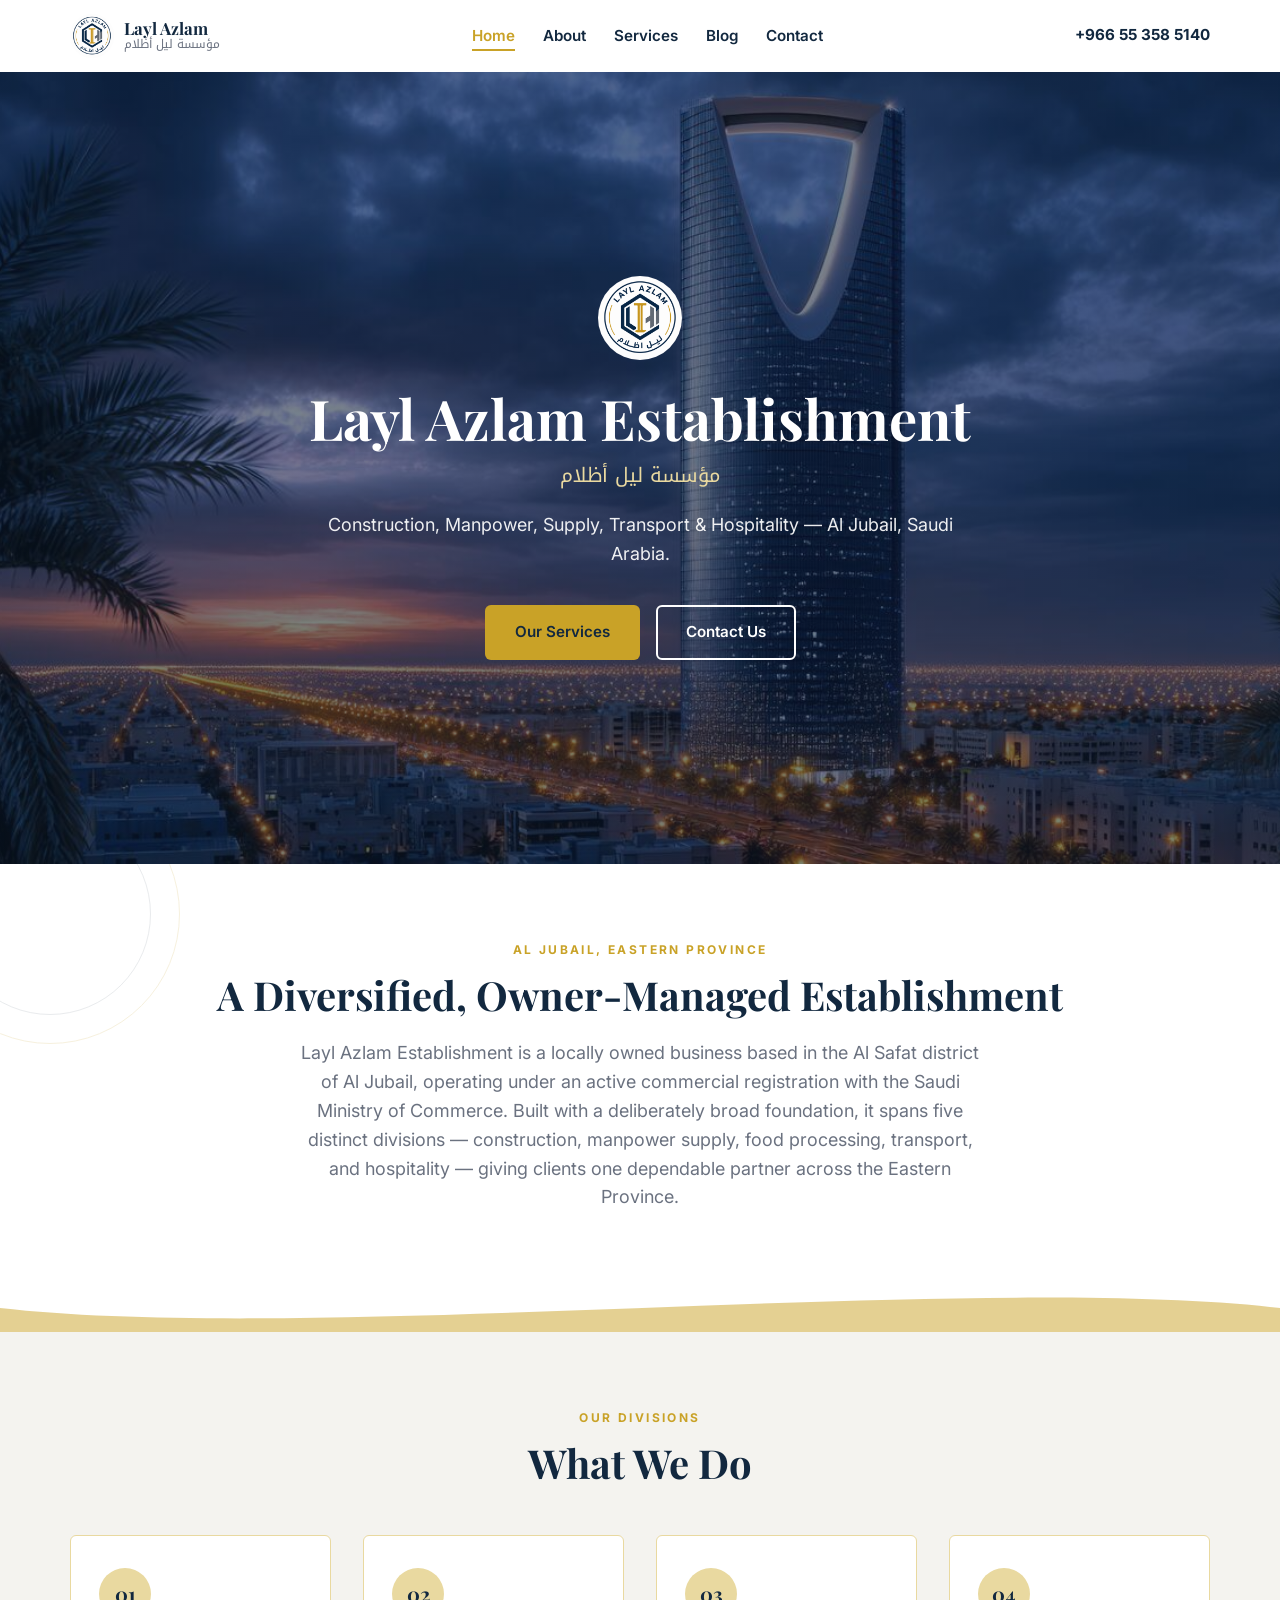
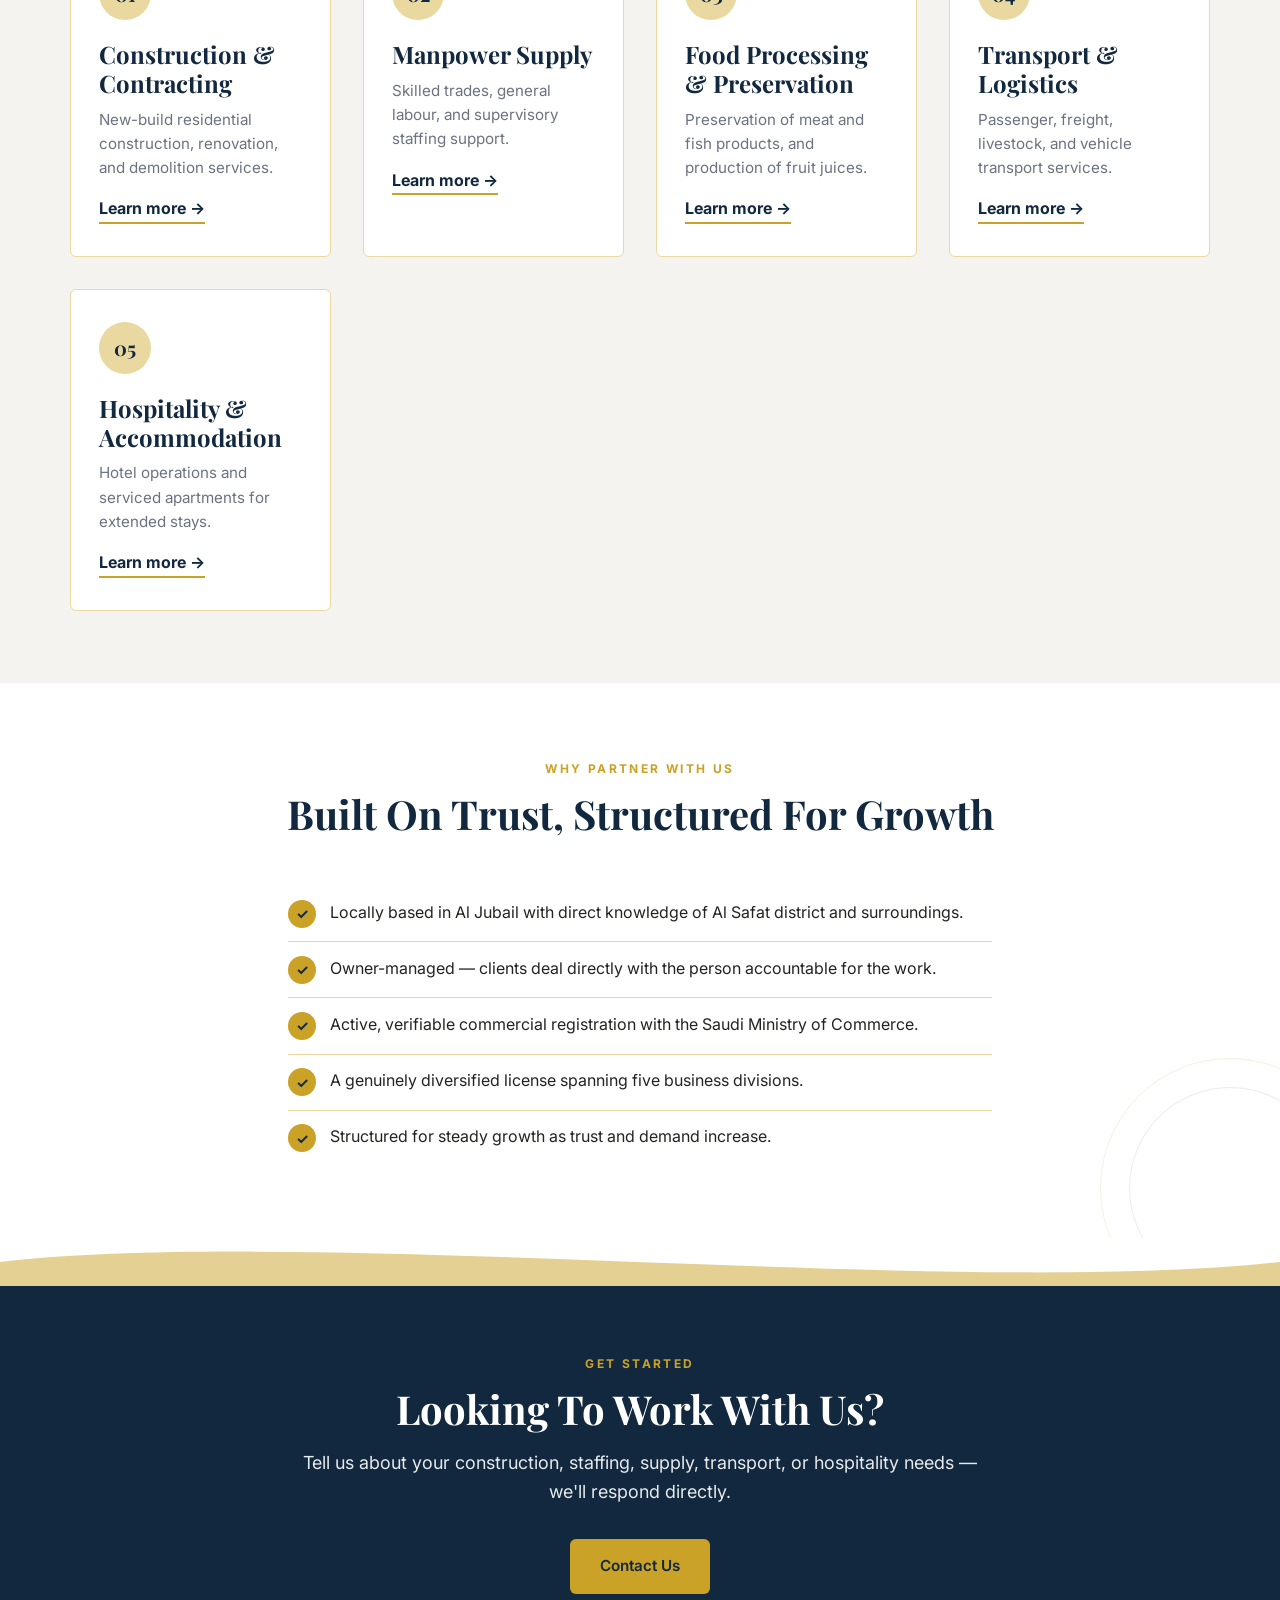
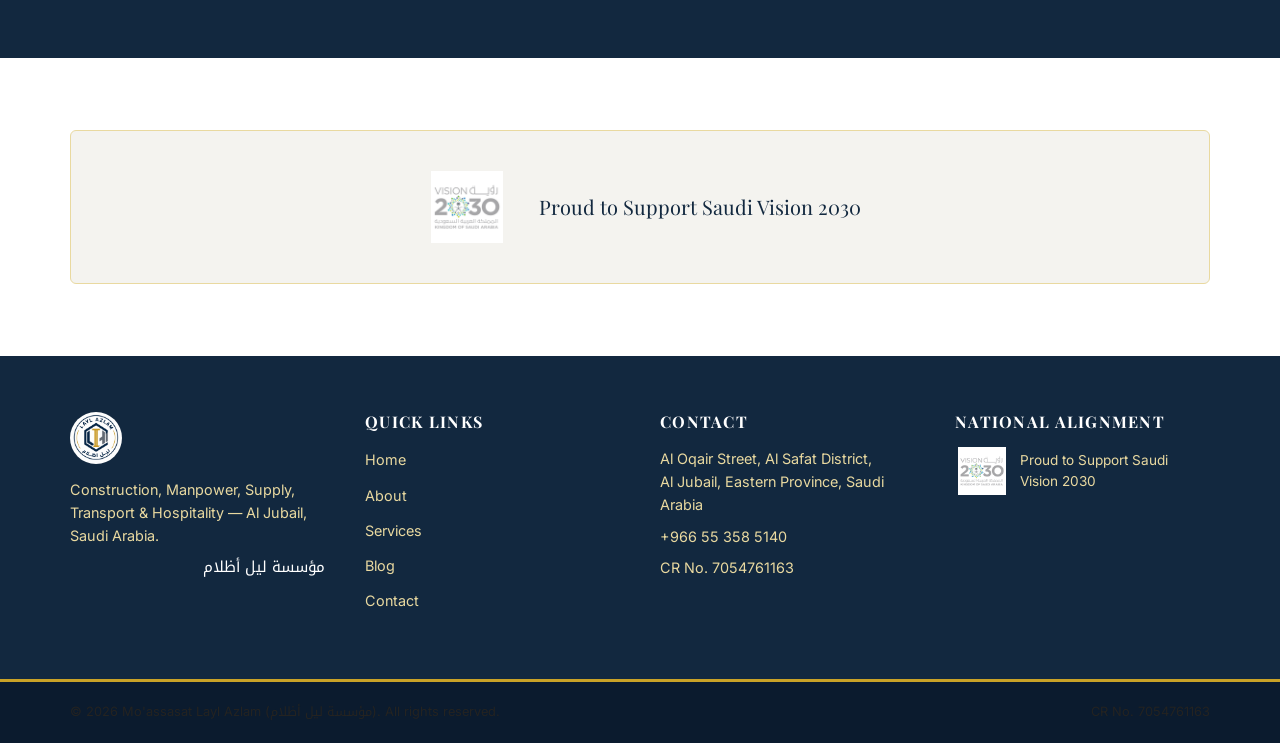
==== index.html @ 36d43477 "Fix image references and add missing blog/safety images" ====
<!DOCTYPE html>
<html lang="en">
<head>
  <meta charset="UTF-8">
  <meta name="viewport" content="width=device-width, initial-scale=1.0">
  <title>Layl Azlam Establishment | Construction, Manpower &amp; More — Al Jubail</title>
  <meta name="description" content="Layl Azlam Establishment is an Al Jubail-based, owner-managed business spanning construction, manpower supply, food processing, transport, and hospitality across the Eastern Province, Saudi Arabia.">
  <!-- Open Graph -->
  <meta property="og:title" content="Layl Azlam Establishment — Al Jubail, Saudi Arabia">
  <meta property="og:description" content="Construction, Manpower, Supply, Transport &amp; Hospitality — a diversified, owner-managed establishment based in Al Jubail, Eastern Province.">
  <meta property="og:type" content="website">
  <meta property="og:image" content="assets/images/og-image.png">
  <!-- Favicon -->
  <link rel="icon" type="image/png" href="assets/images/favicon.png">
  <!-- Fonts -->
  <link rel="preconnect" href="https://fonts.googleapis.com">
  <link rel="preconnect" href="https://fonts.gstatic.com" crossorigin>
  <link href="https://fonts.googleapis.com/css2?family=Playfair+Display:wght@600;700&family=Inter:wght@400;500;600;700&family=Noto+Kufi+Arabic:wght@400;600;700&display=swap" rel="stylesheet">
  <link rel="stylesheet" href="assets/css/style.css">
</head>
<body>
  <a href="#main" class="skip-link">Skip to main content</a>

  <!-- ============================= HEADER ============================= -->
  <header class="site-header" id="siteHeader">
    <div class="container header-inner">
      <a href="index.html" class="logo-link" aria-label="Layl Azlam Establishment home">
        <img src="assets/images/logo.png" alt="Layl Azlam Establishment logo" class="logo-img" width="44" height="44">
        <span class="logo-text">
          <span class="logo-en">Layl Azlam</span>
          <span class="logo-ar" lang="ar">مؤسسة ليل أظلام</span>
        </span>
      </a>
      <nav class="main-nav" id="mainNav" aria-label="Primary">
        <ul>
          <li><a href="index.html" aria-current="page">Home</a></li>
          <li><a href="about.html">About</a></li>
          <li><a href="services.html">Services</a></li>
          <li><a href="blog/index.html">Blog</a></li>
          <li><a href="contact.html">Contact</a></li>
        </ul>
      </nav>
      <div class="header-actions">
        <a href="tel:+966553585140" class="header-phone">+966 55 358 5140</a>
        <button class="nav-toggle" id="navToggle" aria-label="Toggle navigation" aria-expanded="false" aria-controls="mainNav">
          <span></span><span></span><span></span>
        </button>
      </div>
    </div>
  </header>

  <main id="main">
    <!-- ============================= HERO ============================= -->
    <section class="hero">
      <div class="container hero-inner">
        <img src="assets/images/logo.png" alt="" class="hero-logo" width="84" height="84" aria-hidden="true">
        <h1>Layl Azlam Establishment</h1>
        <p class="hero-ar" lang="ar">مؤسسة ليل أظلام</p>
        <p class="lede">Construction, Manpower, Supply, Transport &amp; Hospitality — Al Jubail, Saudi Arabia.</p>
        <div class="btn-row" style="justify-content: center;">
          <a href="services.html" class="btn btn-gold">Our Services</a>
          <a href="contact.html" class="btn btn-outline" style="border-color: var(--white); color: var(--white);">Contact Us</a>
        </div>
      </div>
    </section>

    <!-- ============================= INTRO ============================= -->
    <section class="section">
      <div class="arc-motif arc-motif--top-left" aria-hidden="true"></div>
      <div class="container text-center">
        <p class="eyebrow">Al Jubail, Eastern Province</p>
        <h2>A Diversified, Owner-Managed Establishment</h2>
        <p class="lede" style="margin-inline: auto; margin-top: 1.25rem;">
          Layl Azlam Establishment is a locally owned business based in the Al Safat district of Al Jubail,
          operating under an active commercial registration with the Saudi Ministry of Commerce. Built with
          a deliberately broad foundation, it spans five distinct divisions — construction, manpower supply,
          food processing, transport, and hospitality — giving clients one dependable partner across the
          Eastern Province.
        </p>
      </div>
    </section>

    <div class="wave-divider" aria-hidden="true">
      <svg viewBox="0 0 1200 40" preserveAspectRatio="none">
        <path d="M0,20 C300,50 900,-10 1200,20 L1200,40 L0,40 Z" fill="#C9A227" opacity="0.5"></path>
      </svg>
    </div>

    <!-- ======================= DIVISIONS PREVIEW ======================= -->
    <section class="section section--cream">
      <div class="container">
        <div class="section-head">
          <p class="eyebrow">Our Divisions</p>
          <h2>What We Do</h2>
        </div>
        <div class="grid divisions-grid">
          <div class="card">
            <div class="card-icon">01</div>
            <h3>Construction &amp; Contracting</h3>
            <p>New-build residential construction, renovation, and demolition services.</p>
            <a href="services.html#construction" class="card-link">Learn more →</a>
          </div>
          <div class="card">
            <div class="card-icon">02</div>
            <h3>Manpower Supply</h3>
            <p>Skilled trades, general labour, and supervisory staffing support.</p>
            <a href="services.html#manpower" class="card-link">Learn more →</a>
          </div>
          <div class="card">
            <div class="card-icon">03</div>
            <h3>Food Processing &amp; Preservation</h3>
            <p>Preservation of meat and fish products, and production of fruit juices.</p>
            <a href="services.html#food" class="card-link">Learn more →</a>
          </div>
          <div class="card">
            <div class="card-icon">04</div>
            <h3>Transport &amp; Logistics</h3>
            <p>Passenger, freight, livestock, and vehicle transport services.</p>
            <a href="services.html#transport" class="card-link">Learn more →</a>
          </div>
          <div class="card">
            <div class="card-icon">05</div>
            <h3>Hospitality &amp; Accommodation</h3>
            <p>Hotel operations and serviced apartments for extended stays.</p>
            <a href="services.html#hospitality" class="card-link">Learn more →</a>
          </div>
        </div>
      </div>
    </section>

    <!-- ======================= WHY PARTNER WITH US ======================= -->
    <section class="section">
      <div class="arc-motif arc-motif--bottom-right" aria-hidden="true"></div>
      <div class="container">
        <div class="section-head">
          <p class="eyebrow">Why Partner With Us</p>
          <h2>Built On Trust, Structured For Growth</h2>
        </div>
        <ul class="checklist" style="max-width: 44rem; margin-inline: auto;">
          <li>
            <span class="check-mark" aria-hidden="true">✓</span>
            <span>Locally based in Al Jubail with direct knowledge of Al Safat district and surroundings.</span>
          </li>
          <li>
            <span class="check-mark" aria-hidden="true">✓</span>
            <span>Owner-managed — clients deal directly with the person accountable for the work.</span>
          </li>
          <li>
            <span class="check-mark" aria-hidden="true">✓</span>
            <span>Active, verifiable commercial registration with the Saudi Ministry of Commerce.</span>
          </li>
          <li>
            <span class="check-mark" aria-hidden="true">✓</span>
            <span>A genuinely diversified license spanning five business divisions.</span>
          </li>
          <li>
            <span class="check-mark" aria-hidden="true">✓</span>
            <span>Structured for steady growth as trust and demand increase.</span>
          </li>
        </ul>
      </div>
    </section>

    <div class="wave-divider" aria-hidden="true">
      <svg viewBox="0 0 1200 40" preserveAspectRatio="none">
        <path d="M0,20 C300,-10 900,50 1200,20 L1200,40 L0,40 Z" fill="#C9A227" opacity="0.5"></path>
      </svg>
    </div>

    <!-- ======================= CLOSING CTA ======================= -->
    <section class="cta-band">
      <div class="container">
        <p class="eyebrow">Get Started</p>
        <h2>Looking To Work With Us?</h2>
        <p class="lede">Tell us about your construction, staffing, supply, transport, or hospitality needs — we'll respond directly.</p>
        <a href="contact.html" class="btn btn-gold">Contact Us</a>
      </div>
    </section>

    <!-- ======================= VISION 2030 BANNER ======================= -->
    <section class="section">
      <div class="container">
        <div class="vision-banner">
          <img src="assets/images/vision2030.png" alt="Saudi Vision 2030 logo" width="96" height="72" loading="lazy">
          <p>Proud to Support Saudi Vision 2030</p>
        </div>
      </div>
    </section>
  </main>

  <!-- ============================= FOOTER ============================= -->
  <footer class="site-footer">
    <div class="container footer-grid">
      <div class="footer-col footer-about">
        <img src="assets/images/logo.png" alt="Layl Azlam Establishment logo" class="footer-logo" width="52" height="52">
        <p class="footer-tagline">Construction, Manpower, Supply, Transport &amp; Hospitality — Al Jubail, Saudi Arabia.</p>
        <p class="footer-ar" lang="ar">مؤسسة ليل أظلام</p>
      </div>
      <div class="footer-col">
        <h3>Quick Links</h3>
        <ul>
          <li><a href="index.html">Home</a></li>
          <li><a href="about.html">About</a></li>
          <li><a href="services.html">Services</a></li>
          <li><a href="blog/index.html">Blog</a></li>
          <li><a href="contact.html">Contact</a></li>
        </ul>
      </div>
      <div class="footer-col">
        <h3>Contact</h3>
        <address>
          <p>Al Oqair Street, Al Safat District,<br>Al Jubail, Eastern Province, Saudi Arabia</p>
          <p><a href="tel:+966553585140">+966 55 358 5140</a></p>
          <p>CR No. 7054761163</p>
        </address>
      </div>
      <div class="footer-col footer-vision">
        <h3>National Alignment</h3>
        <div class="vision-badge">
          <img src="assets/images/vision2030.png" alt="Saudi Vision 2030 logo" width="64" height="48" loading="lazy">
          <span>Proud to Support Saudi Vision 2030</span>
        </div>
      </div>
    </div>
    <div class="footer-bottom">
      <div class="container footer-bottom-inner">
        <p>&copy; 2026 Mo'assasat Layl Azlam (<span lang="ar">مؤسسة ليل أظلام</span>). All rights reserved.</p>
        <p>CR No. 7054761163</p>
      </div>
    </div>
  </footer>

  <script src="assets/js/main.js"></script>
</body>
</html>
---- assets/css/style.css ----
/* =========================================================================
   LAYL AZLAM ESTABLISHMENT — MAIN STYLESHEET
   ---------------------------------------------------------------------
   This file is organised into numbered sections so a non-developer can
   still find and tweak simple things later (search for the section
   titles in ALL CAPS below):

     1.  Fonts
     2.  CSS Reset
     3.  Color & design tokens (edit these to re-theme the whole site)
     4.  Base typography
     5.  Layout helpers (container, section spacing)
     6.  Decorative motifs (arc/ring corners, gold wave dividers)
     7.  Buttons & links
     8.  Header / navigation
     9.  Footer
     10. Cards (divisions, values, blog)
     11. Page banners / hero
     12. Forms
     13. Utility classes
     14. Responsive breakpoints
   ========================================================================= */

/* -------------------------------------------------------------------------
   1. FONTS
   Fonts are loaded via <link> tags in the <head> of each HTML page
   (Google Fonts: Playfair Display, Inter, Noto Kufi Arabic) so the
   connection can be preconnected/preloaded for performance. This file
   just references the resulting font-family stacks.
   ------------------------------------------------------------------------- */

/* -------------------------------------------------------------------------
   2. CSS RESET
   ------------------------------------------------------------------------- */
*,
*::before,
*::after {
  box-sizing: border-box;
  margin: 0;
  padding: 0;
}

html {
  scroll-behavior: smooth;
  -webkit-text-size-adjust: 100%;
}

body {
  min-height: 100vh;
  line-height: 1.6;
  -webkit-font-smoothing: antialiased;
}

img,
picture,
svg {
  display: block;
  max-width: 100%;
}

/* Broken/missing images (see /assets/images/README.md) still occupy their
   intended space with a soft brand-colored placeholder instead of
   collapsing the layout or showing a bare broken-image icon. */
img {
  background-color: var(--gold-light);
  object-fit: cover;
  color: var(--gray);
  font-size: 0.75rem;
  font-style: italic;
}

a {
  color: inherit;
  text-decoration: none;
}

ul,
ol {
  list-style: none;
}

button,
input,
textarea,
select {
  font: inherit;
  color: inherit;
}

button {
  cursor: pointer;
  background: none;
  border: none;
}

/* -------------------------------------------------------------------------
   3. COLOR & DESIGN TOKENS
   Edit these values to re-theme the entire site from one place.
   ------------------------------------------------------------------------- */
:root {
  --navy: #12283f;
  --navy-2: #0b1b2e;
  --gold: #c9a227;
  --gold-light: #e9d9a0;
  --gray: #6b7280;
  --cream: #f4f3ef;
  --ink: #242321;
  --white: #ffffff;

  --font-heading: "Playfair Display", Georgia, "Times New Roman", serif;
  --font-body: "Inter", Arial, Helvetica, sans-serif;
  --font-arabic: "Noto Kufi Arabic", "Cairo", Arial, sans-serif;

  --radius: 6px;
  --container-width: 1180px;
  --section-padding: 4.5rem 0;

  --shadow-soft: 0 8px 30px rgba(11, 27, 46, 0.1);
}

/* -------------------------------------------------------------------------
   4. BASE TYPOGRAPHY
   ------------------------------------------------------------------------- */
body {
  font-family: var(--font-body);
  color: var(--ink);
  background-color: var(--white);
  font-size: 16px;
}

h1,
h2,
h3,
h4 {
  font-family: var(--font-heading);
  color: var(--navy);
  line-height: 1.2;
  font-weight: 700;
}

h1 {
  font-size: clamp(2rem, 4vw + 1rem, 3.5rem);
}

h2 {
  font-size: clamp(1.7rem, 2.5vw + 1rem, 2.5rem);
}

h3 {
  font-size: clamp(1.2rem, 1vw + 1rem, 1.5rem);
}

p {
  color: var(--ink);
}

.lede {
  color: var(--gray);
  font-size: 1.125rem;
  max-width: 62ch;
}

[lang="ar"] {
  font-family: var(--font-arabic);
  direction: rtl;
}

/* Visible, accessible focus states for keyboard users */
a:focus-visible,
button:focus-visible,
input:focus-visible,
textarea:focus-visible,
select:focus-visible {
  outline: 3px solid var(--gold);
  outline-offset: 2px;
}

/* Skip-to-content link, visually hidden until focused */
.skip-link {
  position: absolute;
  left: 1rem;
  top: -3rem;
  background: var(--navy);
  color: var(--white);
  padding: 0.6rem 1rem;
  border-radius: var(--radius);
  z-index: 1000;
  transition: top 0.2s ease;
}

.skip-link:focus {
  top: 1rem;
}

/* -------------------------------------------------------------------------
   5. LAYOUT HELPERS
   ------------------------------------------------------------------------- */
.container {
  width: 100%;
  max-width: var(--container-width);
  margin-inline: auto;
  padding-inline: 1.25rem;
}

.section {
  position: relative;
  padding: var(--section-padding);
  overflow: hidden;
}

.section--cream {
  background-color: var(--cream);
}

.section--navy {
  background-color: var(--navy);
  color: var(--white);
}

.section--navy h2,
.section--navy h3 {
  color: var(--white);
}

.section-head {
  text-align: center;
  max-width: 46rem;
  margin-inline: auto;
  margin-bottom: 3rem;
}

.eyebrow {
  display: inline-block;
  color: var(--gold);
  text-transform: uppercase;
  letter-spacing: 0.2em;
  font-size: 0.75rem;
  font-weight: 700;
  margin-bottom: 0.75rem;
}

.grid {
  display: grid;
  gap: 2rem;
}

/* -------------------------------------------------------------------------
   6. DECORATIVE MOTIFS
   Recurring concentric arc/ring outlines in section corners, and thin
   gold SVG wave dividers between major sections. Purely decorative —
   marked aria-hidden where used in markup.
   ------------------------------------------------------------------------- */
.arc-motif {
  position: absolute;
  width: 260px;
  height: 260px;
  border-radius: 50%;
  border: 1px solid var(--gold);
  opacity: 0.15;
  pointer-events: none;
  z-index: 0;
}

.arc-motif::before {
  content: "";
  position: absolute;
  inset: 28px;
  border-radius: 50%;
  border: 1px solid var(--navy);
  opacity: 0.6;
}

.arc-motif--top-left {
  top: -80px;
  left: -80px;
}

.arc-motif--bottom-right {
  bottom: -80px;
  right: -80px;
}

.section > .container {
  position: relative;
  z-index: 1;
}

.wave-divider {
  display: block;
  width: 100%;
  height: 48px;
  line-height: 0;
}

.wave-divider svg {
  width: 100%;
  height: 100%;
  display: block;
}

/* -------------------------------------------------------------------------
   7. BUTTONS & LINKS
   ------------------------------------------------------------------------- */
.btn {
  display: inline-flex;
  align-items: center;
  justify-content: center;
  gap: 0.5rem;
  padding: 0.85rem 1.75rem;
  border-radius: var(--radius);
  font-weight: 600;
  font-size: 0.95rem;
  border: 2px solid transparent;
  transition: background-color 0.2s ease, color 0.2s ease, border-color 0.2s ease;
  white-space: nowrap;
}

.btn-primary {
  background-color: var(--navy);
  color: var(--white);
}

.btn-primary:hover,
.btn-primary:focus-visible {
  background-color: var(--navy-2);
}

.btn-outline {
  background-color: transparent;
  border-color: var(--gold);
  color: var(--navy);
}

.section--navy .btn-outline {
  color: var(--white);
}

.btn-outline:hover,
.btn-outline:focus-visible {
  background-color: var(--gold);
  color: var(--navy);
}

.btn-gold {
  background-color: var(--gold);
  color: var(--navy);
}

.btn-gold:hover,
.btn-gold:focus-visible {
  background-color: var(--gold-light);
}

.text-link {
  color: var(--navy);
  font-weight: 600;
  border-bottom: 2px solid var(--gold);
  padding-bottom: 2px;
}

.text-link:hover {
  color: var(--gold);
}

.btn-row {
  display: flex;
  flex-wrap: wrap;
  gap: 1rem;
}

/* -------------------------------------------------------------------------
   8. HEADER / NAVIGATION
   ------------------------------------------------------------------------- */
.site-header {
  position: sticky;
  top: 0;
  z-index: 500;
  background-color: var(--white);
  border-bottom: 1px solid transparent;
  transition: box-shadow 0.2s ease, border-color 0.2s ease;
}

.site-header.is-scrolled {
  box-shadow: var(--shadow-soft);
  border-bottom-color: var(--gold-light);
}

.header-inner {
  display: flex;
  align-items: center;
  justify-content: space-between;
  gap: 1rem;
  padding-block: 0.85rem;
}

.logo-link {
  display: flex;
  align-items: center;
  gap: 0.65rem;
  flex-shrink: 0;
}

.logo-img {
  width: 44px;
  height: 44px;
  border-radius: 50%;
}

.logo-text {
  display: flex;
  flex-direction: column;
  line-height: 1.15;
}

.logo-en {
  font-family: var(--font-heading);
  font-weight: 700;
  color: var(--navy);
  font-size: 1.05rem;
}

.logo-ar {
  font-size: 0.75rem;
  color: var(--gray);
}

.main-nav ul {
  display: flex;
  gap: 1.75rem;
}

.main-nav a {
  font-weight: 600;
  font-size: 0.95rem;
  color: var(--navy);
  padding-block: 0.25rem;
  border-bottom: 2px solid transparent;
  transition: border-color 0.2s ease, color 0.2s ease;
}

.main-nav a:hover,
.main-nav a:focus-visible,
.main-nav a[aria-current="page"] {
  color: var(--gold);
  border-bottom-color: var(--gold);
}

.header-actions {
  display: flex;
  align-items: center;
  gap: 1rem;
}

.header-phone {
  font-weight: 700;
  color: var(--navy);
  font-size: 0.95rem;
  white-space: nowrap;
}

.header-phone:hover {
  color: var(--gold);
}

.nav-toggle {
  display: none;
  flex-direction: column;
  justify-content: center;
  gap: 5px;
  width: 32px;
  height: 32px;
}

.nav-toggle span {
  display: block;
  width: 100%;
  height: 2px;
  background-color: var(--navy);
  border-radius: 2px;
  transition: transform 0.2s ease, opacity 0.2s ease;
}

.nav-toggle[aria-expanded="true"] span:nth-child(1) {
  transform: translateY(7px) rotate(45deg);
}

.nav-toggle[aria-expanded="true"] span:nth-child(2) {
  opacity: 0;
}

.nav-toggle[aria-expanded="true"] span:nth-child(3) {
  transform: translateY(-7px) rotate(-45deg);
}

/* -------------------------------------------------------------------------
   9. FOOTER
   ------------------------------------------------------------------------- */
.site-footer {
  background-color: var(--navy);
  color: var(--gold-light);
}

.footer-grid {
  display: grid;
  gap: 2.5rem;
  padding-block: 3.5rem;
  grid-template-columns: 1fr;
}

.footer-col h3 {
  color: var(--white);
  font-size: 1rem;
  text-transform: uppercase;
  letter-spacing: 0.08em;
  margin-bottom: 1rem;
}

.footer-logo {
  width: 52px;
  height: 52px;
  border-radius: 50%;
  margin-bottom: 0.85rem;
}

.footer-tagline {
  color: var(--gold-light);
  font-size: 0.9rem;
  margin-bottom: 0.5rem;
}

.footer-ar {
  color: var(--white);
  font-size: 0.95rem;
}

.footer-col ul li {
  margin-bottom: 0.6rem;
}

.footer-col a {
  color: var(--gold-light);
  font-size: 0.9rem;
}

.footer-col a:hover {
  color: var(--white);
}

.footer-col address {
  font-style: normal;
  font-size: 0.9rem;
  color: var(--gold-light);
}

.footer-col address p {
  margin-bottom: 0.5rem;
  color: inherit;
}

.vision-badge {
  display: flex;
  align-items: center;
  gap: 0.75rem;
}

.vision-badge img {
  width: 64px;
  height: 48px;
  background-color: transparent;
  object-fit: contain;
}

.vision-badge span {
  font-size: 0.85rem;
  color: var(--gold-light);
  max-width: 12rem;
}

.footer-bottom {
  border-top: 3px solid var(--gold);
  background-color: var(--navy-2);
}

.footer-bottom-inner {
  display: flex;
  flex-wrap: wrap;
  justify-content: space-between;
  gap: 0.5rem;
  padding-block: 1.25rem;
  font-size: 0.8rem;
  color: var(--gray);
}

/* -------------------------------------------------------------------------
   10. CARDS
   ------------------------------------------------------------------------- */
.card {
  background-color: var(--white);
  border: 1px solid var(--gold-light);
  border-radius: var(--radius);
  padding: 2rem 1.75rem;
  height: 100%;
}

.card-icon {
  width: 52px;
  height: 52px;
  border-radius: 50%;
  background-color: var(--gold-light);
  color: var(--navy);
  font-family: var(--font-heading);
  font-weight: 700;
  font-size: 1.25rem;
  display: flex;
  align-items: center;
  justify-content: center;
  margin-bottom: 1.25rem;
}

.card h3 {
  margin-bottom: 0.6rem;
}

.card p {
  color: var(--gray);
  font-size: 0.95rem;
}

.card-link {
  display: inline-block;
  margin-top: 1rem;
  font-weight: 700;
  color: var(--navy);
  border-bottom: 2px solid var(--gold);
}

.divisions-grid {
  grid-template-columns: repeat(auto-fit, minmax(230px, 1fr));
}

.values-grid {
  grid-template-columns: repeat(auto-fit, minmax(230px, 1fr));
}

.checklist li {
  display: flex;
  align-items: flex-start;
  gap: 0.85rem;
  padding: 0.85rem 0;
  border-bottom: 1px solid var(--gold-light);
}

.checklist li:last-child {
  border-bottom: none;
}

.checklist .check-mark {
  flex-shrink: 0;
  width: 28px;
  height: 28px;
  border-radius: 50%;
  background-color: var(--gold);
  color: var(--navy);
  display: flex;
  align-items: center;
  justify-content: center;
  font-weight: 700;
  font-size: 0.9rem;
}

/* Blog cards */
.blog-grid {
  grid-template-columns: repeat(auto-fit, minmax(250px, 1fr));
}

.blog-card {
  background-color: var(--white);
  border: 1px solid var(--gold-light);
  border-radius: var(--radius);
  overflow: hidden;
  display: flex;
  flex-direction: column;
}

.blog-card img {
  width: 100%;
  aspect-ratio: 4 / 3;
}

.blog-card-body {
  padding: 1.5rem;
  display: flex;
  flex-direction: column;
  flex-grow: 1;
}

.blog-date {
  color: var(--gold);
  font-size: 0.8rem;
  text-transform: uppercase;
  letter-spacing: 0.08em;
  font-weight: 700;
  margin-bottom: 0.5rem;
}

.blog-card h3 {
  margin-bottom: 0.6rem;
}

.blog-card p {
  color: var(--gray);
  font-size: 0.95rem;
  flex-grow: 1;
}

.blog-card .card-link {
  margin-top: 1.25rem;
}

/* Division sections (Services page, alternating image/text layout) */
.division-section {
  padding-block: 4rem;
}

.division-section:nth-child(even) {
  background-color: var(--cream);
}

.division-layout {
  display: grid;
  gap: 2.5rem;
  align-items: center;
  grid-template-columns: 1fr;
}

.division-layout.reverse .division-media {
  order: -1;
}

.division-media img {
  width: 100%;
  aspect-ratio: 4 / 3;
  border-radius: var(--radius);
}

.division-bullets li {
  display: flex;
  gap: 0.75rem;
  align-items: flex-start;
  padding: 0.6rem 0;
}

.division-bullets .bullet-mark {
  flex-shrink: 0;
  width: 8px;
  height: 8px;
  margin-top: 0.55rem;
  border-radius: 50%;
  background-color: var(--gold);
}

.division-bullets--columns {
  columns: 1;
}

.note-inline {
  margin-top: 1.25rem;
  font-size: 0.85rem;
  color: var(--gray);
  border-left: 3px solid var(--gold);
  padding-left: 0.85rem;
}

/* -------------------------------------------------------------------------
   11. PAGE BANNERS / HERO
   ------------------------------------------------------------------------- */
.hero {
  position: relative;
  min-height: 88vh;
  display: flex;
  align-items: center;
  background-color: var(--navy-2);
  background-image: linear-gradient(rgba(11, 27, 46, 0.55), rgba(11, 27, 46, 0.55)),
    url("../images/hero-home.png");
  background-size: cover;
  background-position: center;
  color: var(--white);
}

.hero-inner {
  position: relative;
  z-index: 1;
  text-align: center;
  max-width: 50rem;
  margin-inline: auto;
  padding-block: 4rem;
}

.hero-logo {
  width: 84px;
  height: 84px;
  border-radius: 50%;
  margin-inline: auto;
  margin-bottom: 1.5rem;
  background-color: rgba(255, 255, 255, 0.1);
}

.hero h1 {
  color: var(--white);
  margin-bottom: 0.5rem;
}

.hero .hero-ar {
  font-size: 1.25rem;
  color: var(--gold-light);
  margin-bottom: 1.25rem;
}

.hero .lede {
  color: var(--white);
  margin-inline: auto;
  margin-bottom: 2.25rem;
  opacity: 0.92;
}

.page-banner {
  position: relative;
  padding: 6rem 0 4rem;
  background-color: var(--navy-2);
  background-image: linear-gradient(rgba(11, 27, 46, 0.6), rgba(11, 27, 46, 0.6)), var(--banner-image, none);
  background-size: cover;
  background-position: center;
  color: var(--white);
  text-align: center;
}

.page-banner h1 {
  color: var(--white);
}

.page-banner .lede {
  color: var(--white);
  opacity: 0.9;
  margin-inline: auto;
}

/* Vision 2030 banner (Home page) */
.vision-banner {
  display: flex;
  flex-wrap: wrap;
  align-items: center;
  justify-content: center;
  gap: 1.5rem;
  text-align: center;
  padding: 2.5rem;
  background-color: var(--cream);
  border: 1px solid var(--gold-light);
  border-radius: var(--radius);
}

.vision-banner img {
  width: 96px;
  height: 72px;
  object-fit: contain;
  background-color: transparent;
}

.vision-banner p {
  font-family: var(--font-heading);
  font-size: 1.25rem;
  color: var(--navy);
  max-width: 26rem;
}

/* Owner's message (About page) */
.owner-message {
  display: grid;
  gap: 2.5rem;
  align-items: center;
  grid-template-columns: 1fr;
}

.owner-portrait img {
  width: 100%;
  aspect-ratio: 3 / 4;
  border-radius: var(--radius);
}

.owner-quote blockquote {
  font-family: var(--font-heading);
  font-size: 1.15rem;
  color: var(--ink);
  line-height: 1.7;
  margin-bottom: 1.5rem;
}

.owner-quote blockquote p + p {
  margin-top: 1rem;
}

.owner-signature {
  font-weight: 700;
  color: var(--navy);
}

.owner-signature span {
  display: block;
  font-weight: 400;
  color: var(--gray);
  font-size: 0.9rem;
}

/* Vision & Mission cards */
.vm-grid {
  grid-template-columns: 1fr;
}

.vm-card {
  background-color: var(--white);
  border-top: 4px solid var(--gold);
  border-radius: var(--radius);
  padding: 2.25rem;
  box-shadow: var(--shadow-soft);
}

/* Author box (blog posts) */
.author-box {
  display: flex;
  align-items: center;
  gap: 1.25rem;
  padding: 1.75rem;
  background-color: var(--cream);
  border-radius: var(--radius);
  margin-top: 3rem;
}

.author-box img {
  width: 56px;
  height: 56px;
  border-radius: 50%;
  flex-shrink: 0;
}

.author-box p {
  font-size: 0.9rem;
  color: var(--gray);
}

/* Post content typography */
.post-content h2 {
  margin-top: 2.5rem;
  margin-bottom: 1rem;
}

.post-content p {
  margin-bottom: 1.25rem;
  max-width: 68ch;
}

.post-hero img {
  width: 100%;
  aspect-ratio: 16 / 7;
  border-radius: var(--radius);
  margin-bottom: 2rem;
}

.post-meta {
  color: var(--gold);
  text-transform: uppercase;
  letter-spacing: 0.08em;
  font-size: 0.8rem;
  font-weight: 700;
  margin-bottom: 0.75rem;
}

/* CTA band */
.cta-band {
  text-align: center;
  background-color: var(--navy);
  color: var(--white);
  padding: 4rem 1.25rem;
}

.cta-band h2 {
  color: var(--white);
  margin-bottom: 1rem;
}

.cta-band .lede {
  color: var(--white);
  opacity: 0.9;
  margin-inline: auto;
  margin-bottom: 2rem;
}

/* 404 page */
.error-page {
  min-height: 70vh;
  display: flex;
  align-items: center;
  justify-content: center;
  text-align: center;
}

.error-page .error-code {
  font-family: var(--font-heading);
  font-size: clamp(4rem, 10vw, 8rem);
  color: var(--gold);
  line-height: 1;
}

/* -------------------------------------------------------------------------
   12. FORMS
   ------------------------------------------------------------------------- */
.form-grid {
  display: grid;
  gap: 1.25rem;
  grid-template-columns: 1fr;
}

.form-field {
  display: flex;
  flex-direction: column;
  gap: 0.4rem;
}

.form-field.full {
  grid-column: 1 / -1;
}

.form-field label {
  font-weight: 600;
  font-size: 0.9rem;
  color: var(--navy);
}

.form-field input,
.form-field select,
.form-field textarea {
  padding: 0.75rem 1rem;
  border: 1px solid var(--gold-light);
  border-radius: var(--radius);
  background-color: var(--white);
}

.form-field input:focus,
.form-field select:focus,
.form-field textarea:focus {
  border-color: var(--gold);
}

.form-note {
  font-size: 0.8rem;
  color: var(--gray);
}

.form-success {
  display: none;
  align-items: center;
  gap: 0.75rem;
  padding: 1.25rem 1.5rem;
  background-color: var(--gold-light);
  border-radius: var(--radius);
  color: var(--navy);
  font-weight: 600;
  margin-bottom: 1.5rem;
}

.form-success.is-visible {
  display: flex;
}

.contact-info-list li {
  display: flex;
  gap: 0.85rem;
  align-items: flex-start;
  padding: 0.85rem 0;
  border-bottom: 1px solid var(--gold-light);
}

.contact-info-list li:last-child {
  border-bottom: none;
}

.whatsapp-btn {
  background-color: #25d366;
  color: var(--white);
}

.whatsapp-btn:hover {
  background-color: #1ebc59;
}

.map-frame {
  border-radius: var(--radius);
  overflow: hidden;
  border: 1px solid var(--gold-light);
  box-shadow: var(--shadow-soft);
}

/* -------------------------------------------------------------------------
   13. UTILITY CLASSES
   ------------------------------------------------------------------------- */
.sr-only {
  position: absolute;
  width: 1px;
  height: 1px;
  padding: 0;
  margin: -1px;
  overflow: hidden;
  clip: rect(0, 0, 0, 0);
  white-space: nowrap;
  border: 0;
}

.text-center {
  text-align: center;
}

.mt-lg {
  margin-top: 3rem;
}

/* -------------------------------------------------------------------------
   14. RESPONSIVE BREAKPOINTS
   Mobile-first: base styles above target ~360px+. These media queries
   layer on tablet and desktop enhancements.
   ------------------------------------------------------------------------- */

/* Tablet and up (~768px) */
@media (min-width: 48em) {
  .footer-grid {
    grid-template-columns: repeat(2, 1fr);
  }

  .vm-grid {
    grid-template-columns: repeat(2, 1fr);
  }

  .division-layout {
    grid-template-columns: 1fr 1fr;
  }

  .owner-message {
    grid-template-columns: 0.85fr 1.15fr;
  }

  .division-bullets--columns {
    columns: 2;
  }
}

/* Desktop and up (~1024px) */
@media (min-width: 64em) {
  .main-nav {
    display: block;
  }

  .footer-grid {
    grid-template-columns: repeat(4, 1fr);
  }
}

/* Below desktop: collapse nav into a hamburger-driven mobile menu */
@media (max-width: 63.99em) {
  .main-nav {
    position: absolute;
    top: 100%;
    left: 0;
    right: 0;
    background-color: var(--white);
    box-shadow: var(--shadow-soft);
    max-height: 0;
    overflow: hidden;
    transition: max-height 0.25s ease;
  }

  .main-nav.is-open {
    max-height: 24rem;
  }

  .main-nav ul {
    flex-direction: column;
    gap: 0;
    padding: 0.5rem 1.25rem 1.25rem;
  }

  .main-nav li {
    border-bottom: 1px solid var(--gold-light);
  }

  .main-nav a {
    display: block;
    padding: 0.85rem 0;
  }

  .nav-toggle {
    display: flex;
  }
}

/* Small phones (~360px) — tighten spacing */
@media (max-width: 26em) {
  :root {
    --section-padding: 3rem 0;
  }

  .hero-inner {
    padding-block: 2.5rem;
  }

  .card,
  .vm-card {
    padding: 1.5rem 1.25rem;
  }
}
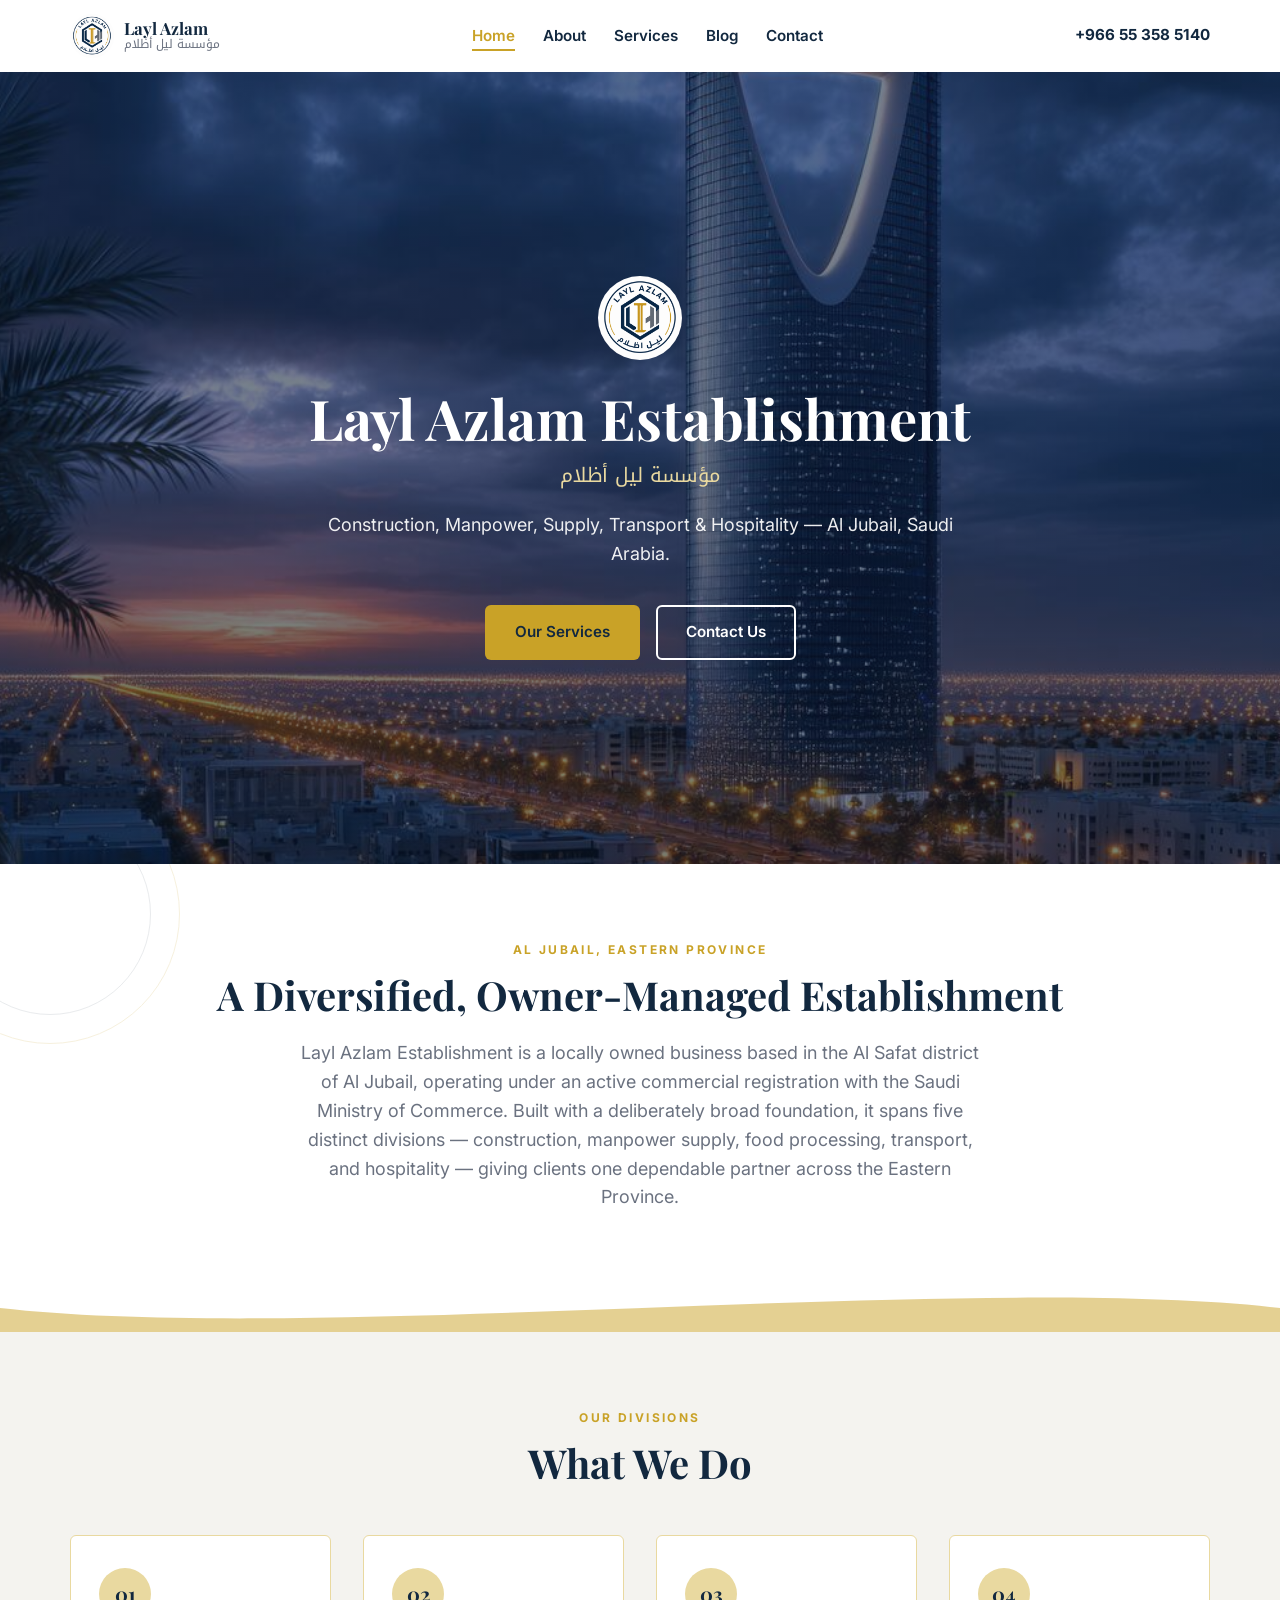
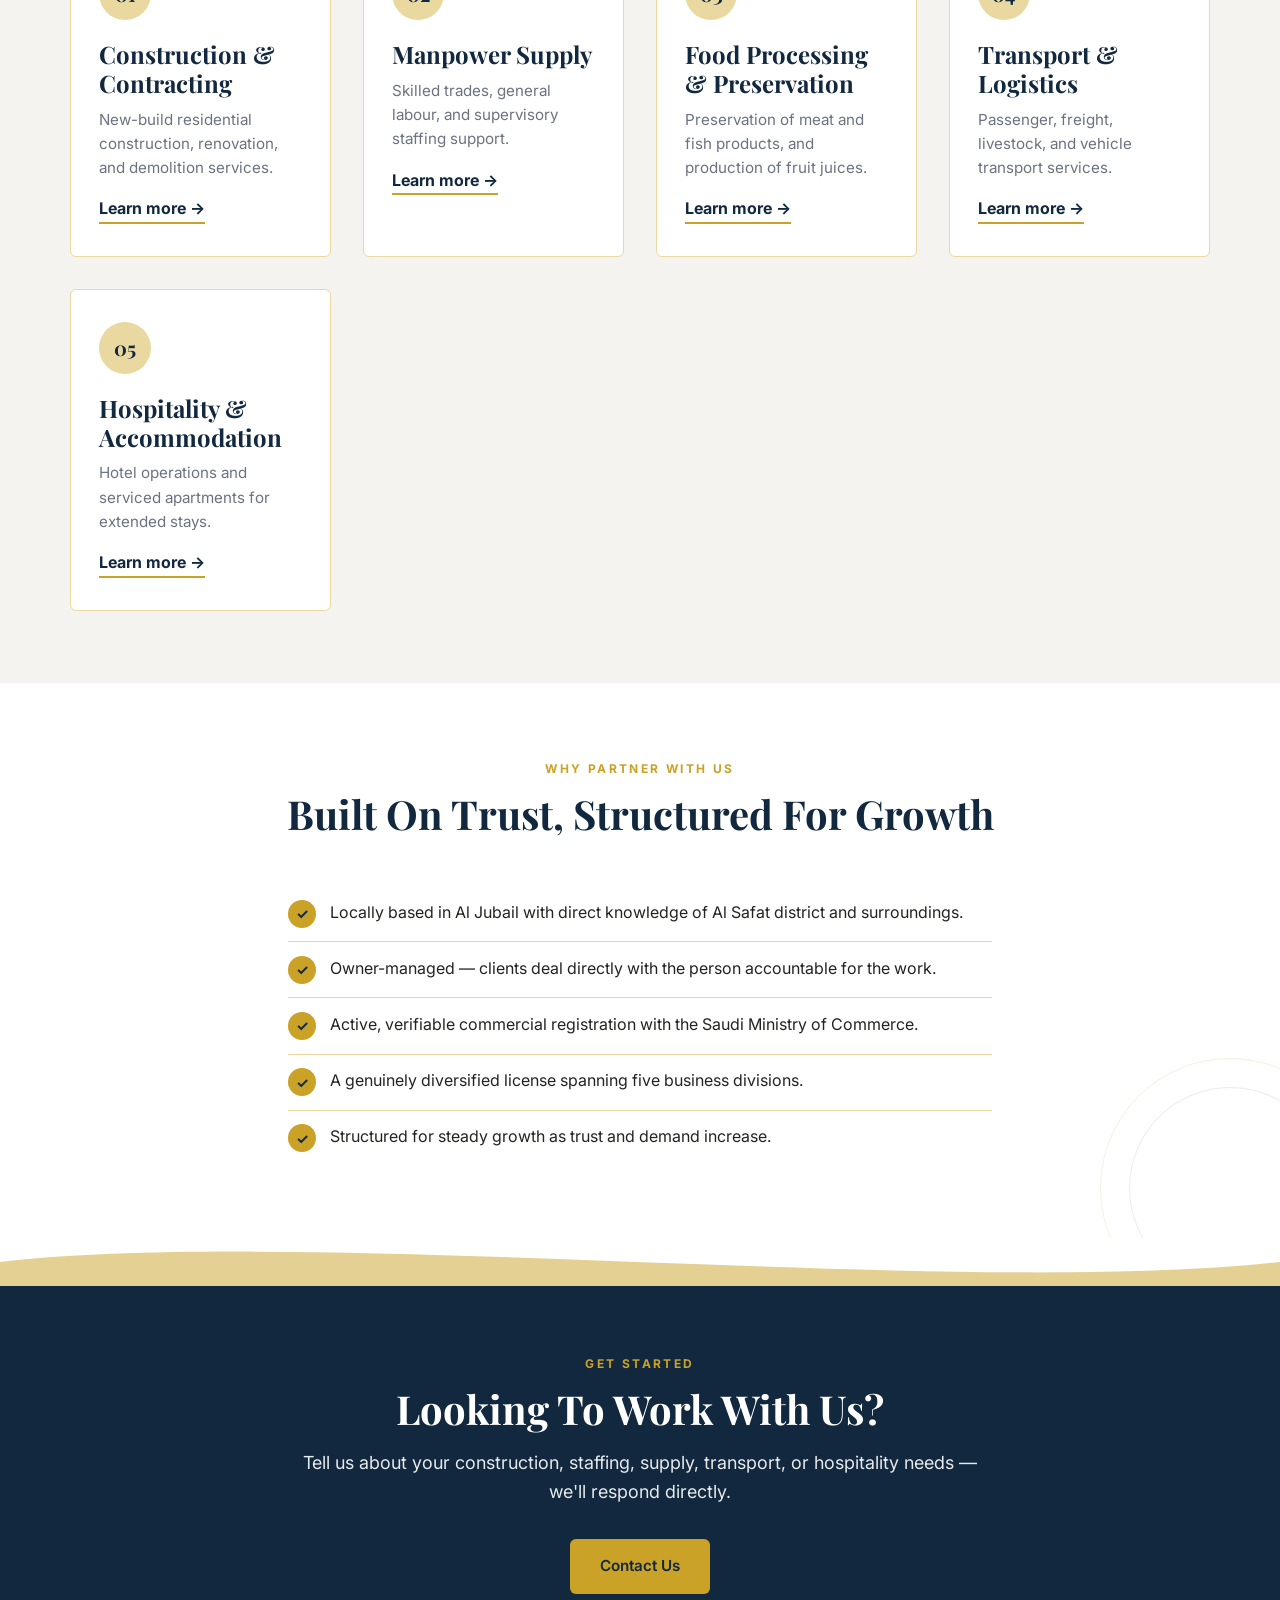
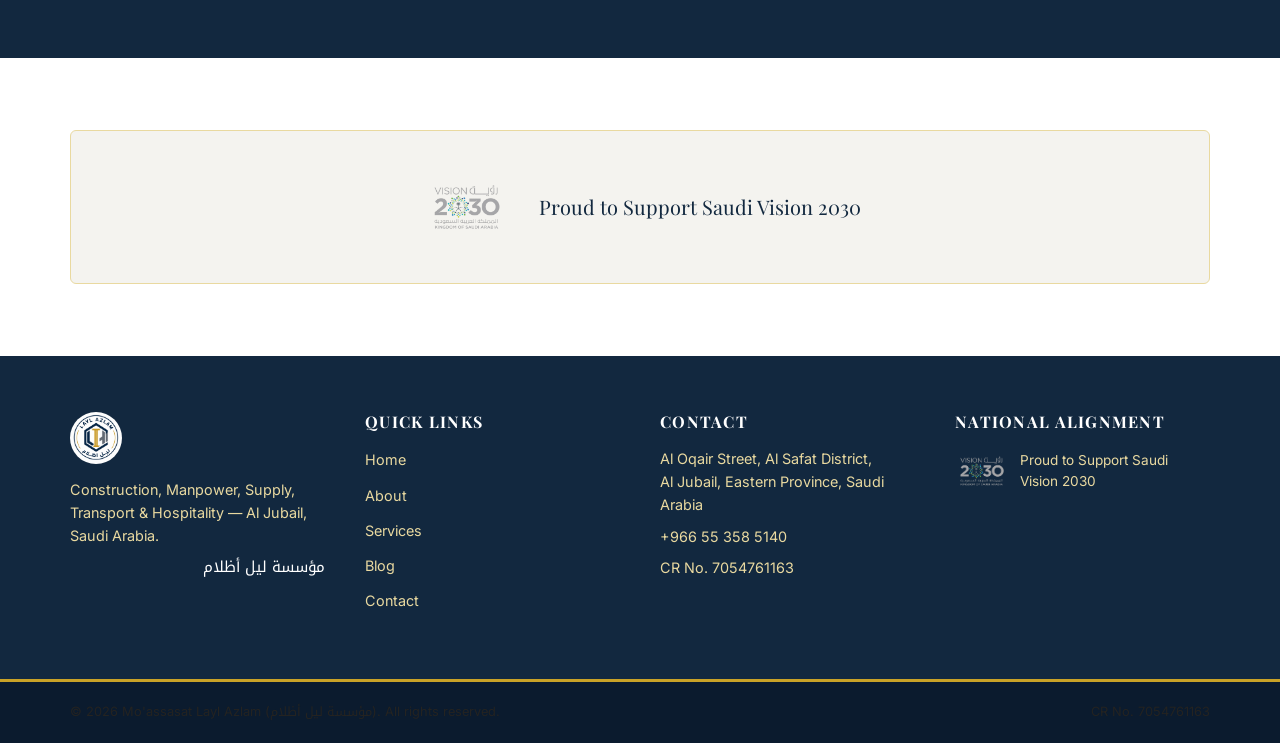
==== commit 52d576b0: "Update home page settings" ====
--- a/index.html
+++ b/index.html
@@ -181,7 +181,7 @@
     <section class="section">
       <div class="container">
         <div class="vision-banner">
-          <img src="assets/images/vision2030.png" alt="Saudi Vision 2030 logo" width="96" height="72" loading="lazy">
+          <img src="assets/images/vision2030.png" alt="Saudi Vision 2030 logo" width="150" height="112" loading="lazy">
           <p>Proud to Support Saudi Vision 2030</p>
         </div>
       </div>
--- a/assets/css/style.css
+++ b/assets/css/style.css
@@ -784,7 +784,16 @@
     url("../images/hero-home.png");
   background-size: cover;
   background-position: center;
-  color: var(--white);
+  background-attachment: fixed;
+  color: var(--white);
+}
+
+/* iOS Safari mostly ignores background-attachment: fixed and can jank when it
+   tries; scroll normally on touch/small screens instead. */
+@media (max-width: 768px), (hover: none) {
+  .hero {
+    background-attachment: scroll;
+  }
 }
 
 .hero-inner {
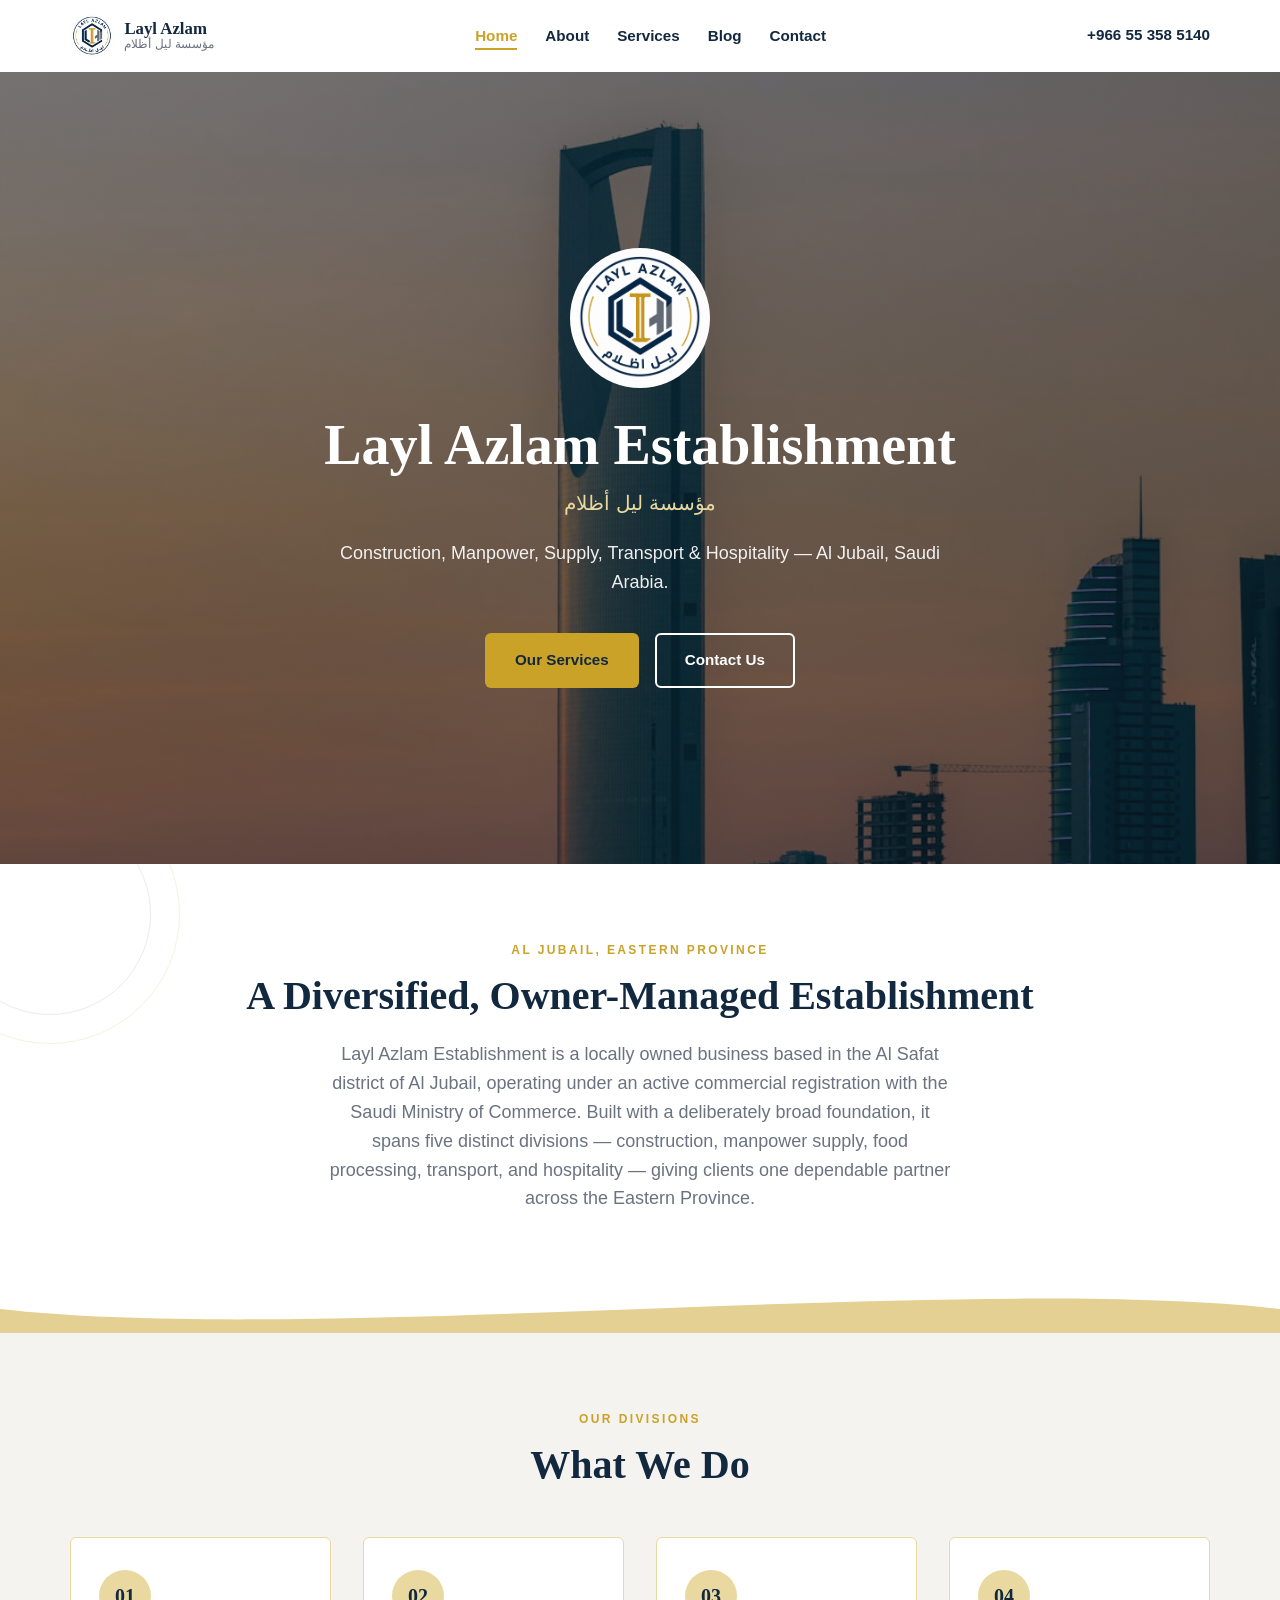
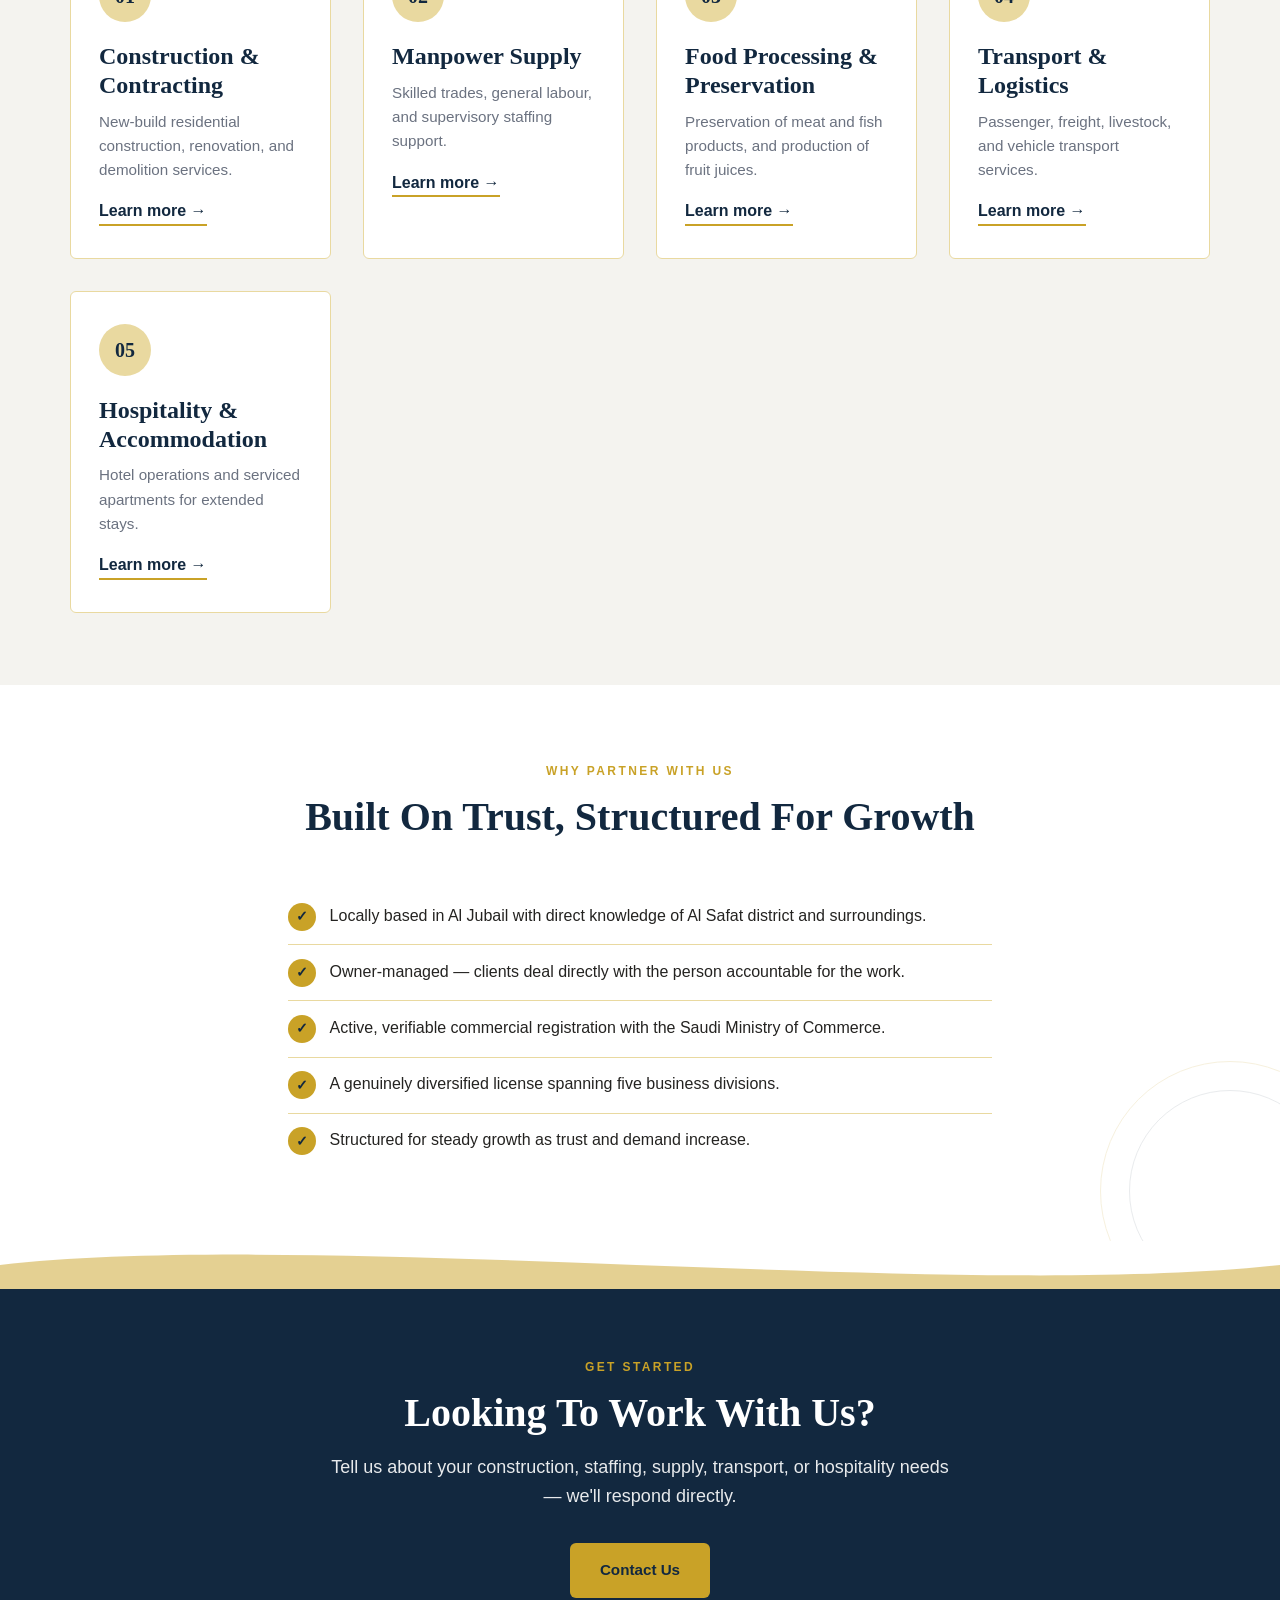
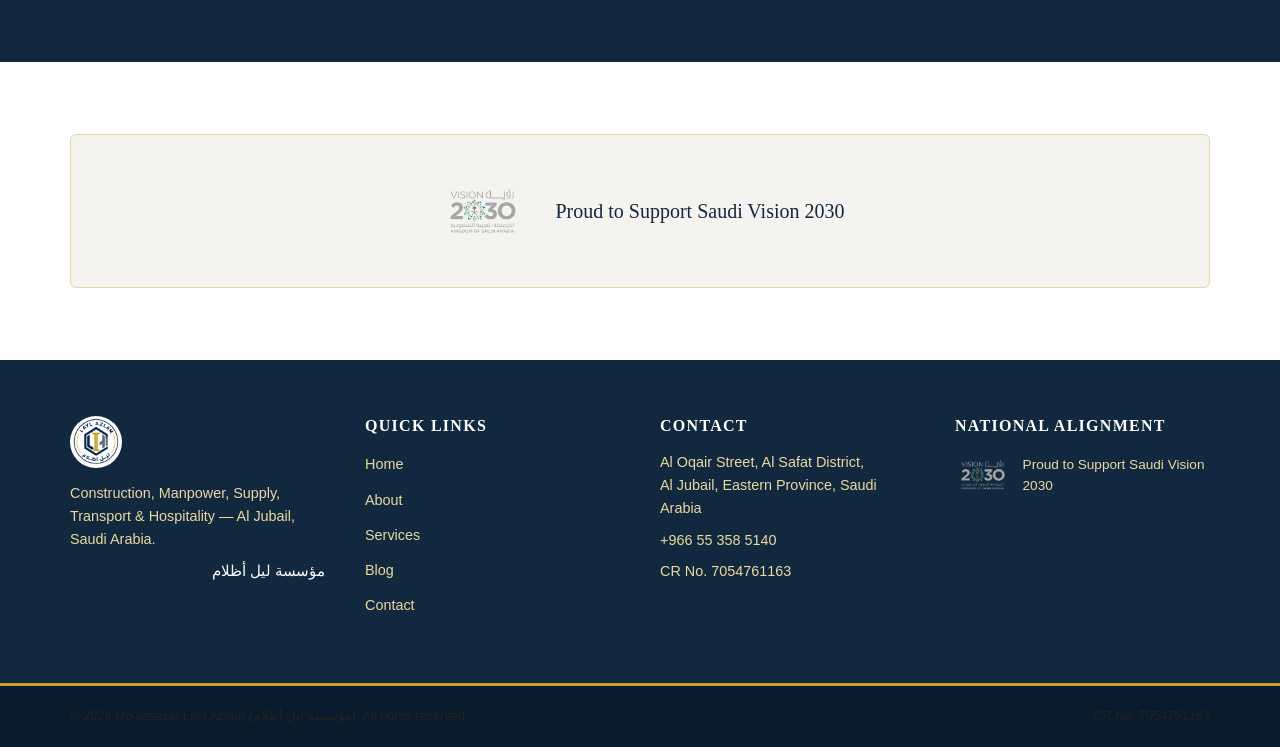
==== commit 9531881c: "Security strong" ====
--- a/index.html
+++ b/index.html
@@ -3,6 +3,8 @@
 <head>
   <meta charset="UTF-8">
   <meta name="viewport" content="width=device-width, initial-scale=1.0">
+  <meta http-equiv="Content-Security-Policy" content="default-src 'self'; script-src 'self'; style-src 'self' 'unsafe-inline' https://fonts.googleapis.com; font-src 'self' https://fonts.gstatic.com; img-src 'self'; frame-src https://maps.google.com https://www.google.com; connect-src 'self'; base-uri 'self'; form-action 'self'; object-src 'none'; frame-ancestors 'self';">
+  <meta name="referrer" content="strict-origin-when-cross-origin">
   <title>Layl Azlam Establishment | Construction, Manpower &amp; More — Al Jubail</title>
   <meta name="description" content="Layl Azlam Establishment is an Al Jubail-based, owner-managed business spanning construction, manpower supply, food processing, transport, and hospitality across the Eastern Province, Saudi Arabia.">
   <!-- Open Graph -->
@@ -53,7 +55,7 @@
     <!-- ============================= HERO ============================= -->
     <section class="hero">
       <div class="container hero-inner">
-        <img src="assets/images/logo.png" alt="" class="hero-logo" width="84" height="84" aria-hidden="true">
+        <img src="assets/images/logo.png" alt="" class="hero-logo" width="140" height="140" aria-hidden="true">
         <h1>Layl Azlam Establishment</h1>
         <p class="hero-ar" lang="ar">مؤسسة ليل أظلام</p>
         <p class="lede">Construction, Manpower, Supply, Transport &amp; Hospitality — Al Jubail, Saudi Arabia.</p>
--- a/assets/css/style.css
+++ b/assets/css/style.css
@@ -806,8 +806,8 @@
 }
 
 .hero-logo {
-  width: 84px;
-  height: 84px;
+  width: 140px;
+  height: 140px;
   border-radius: 50%;
   margin-inline: auto;
   margin-bottom: 1.5rem;
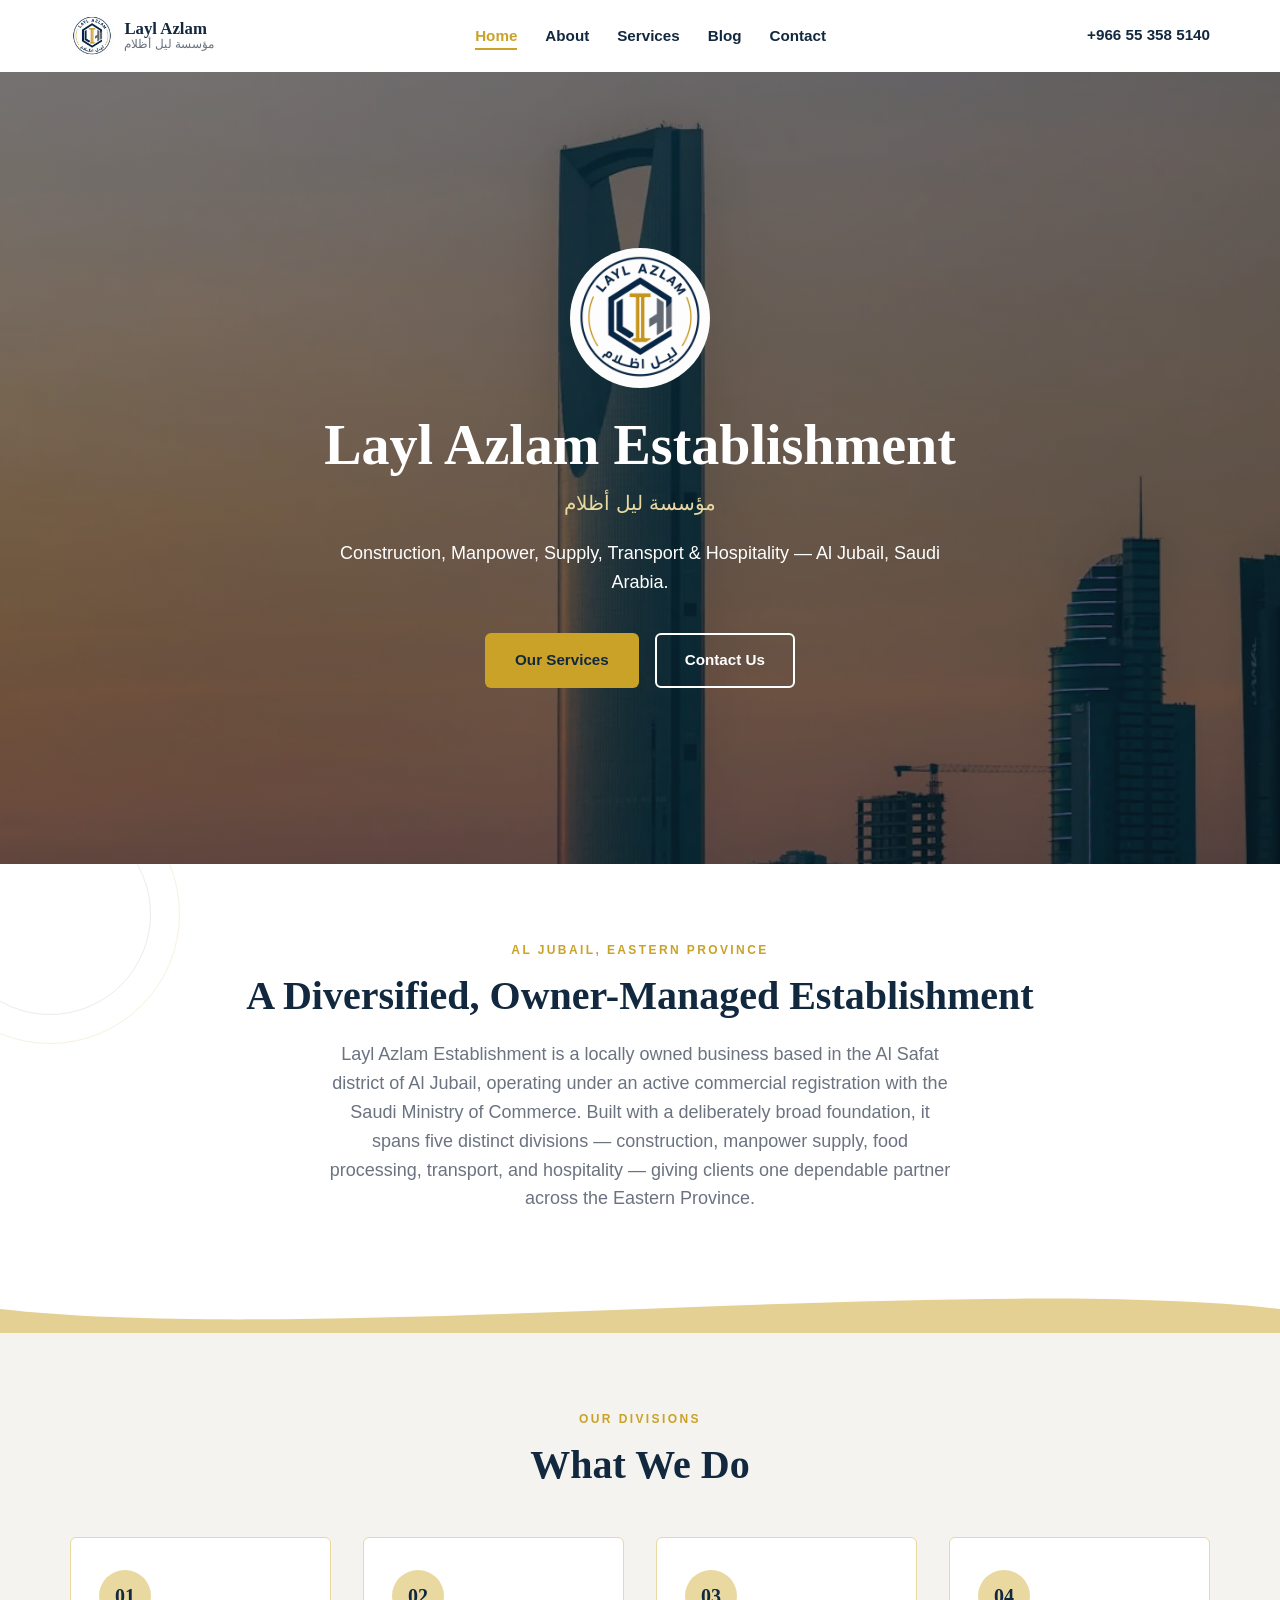
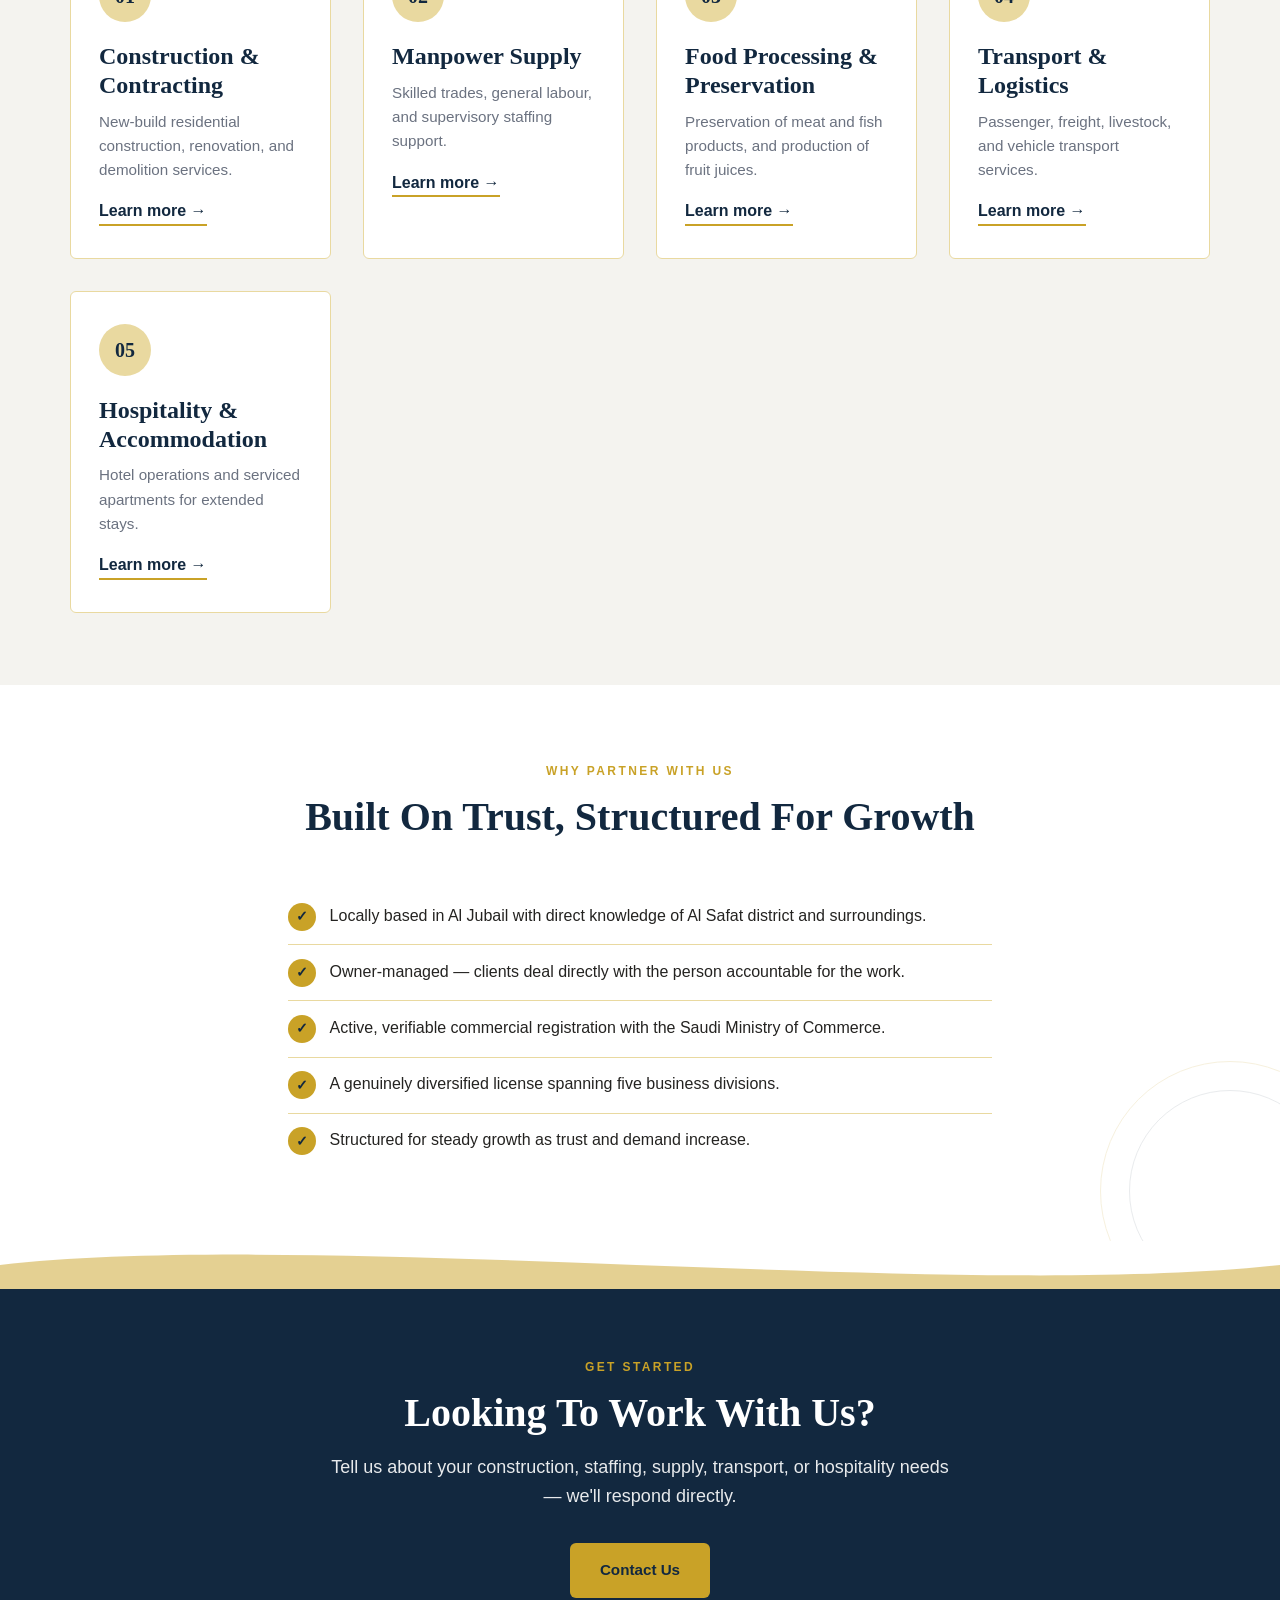
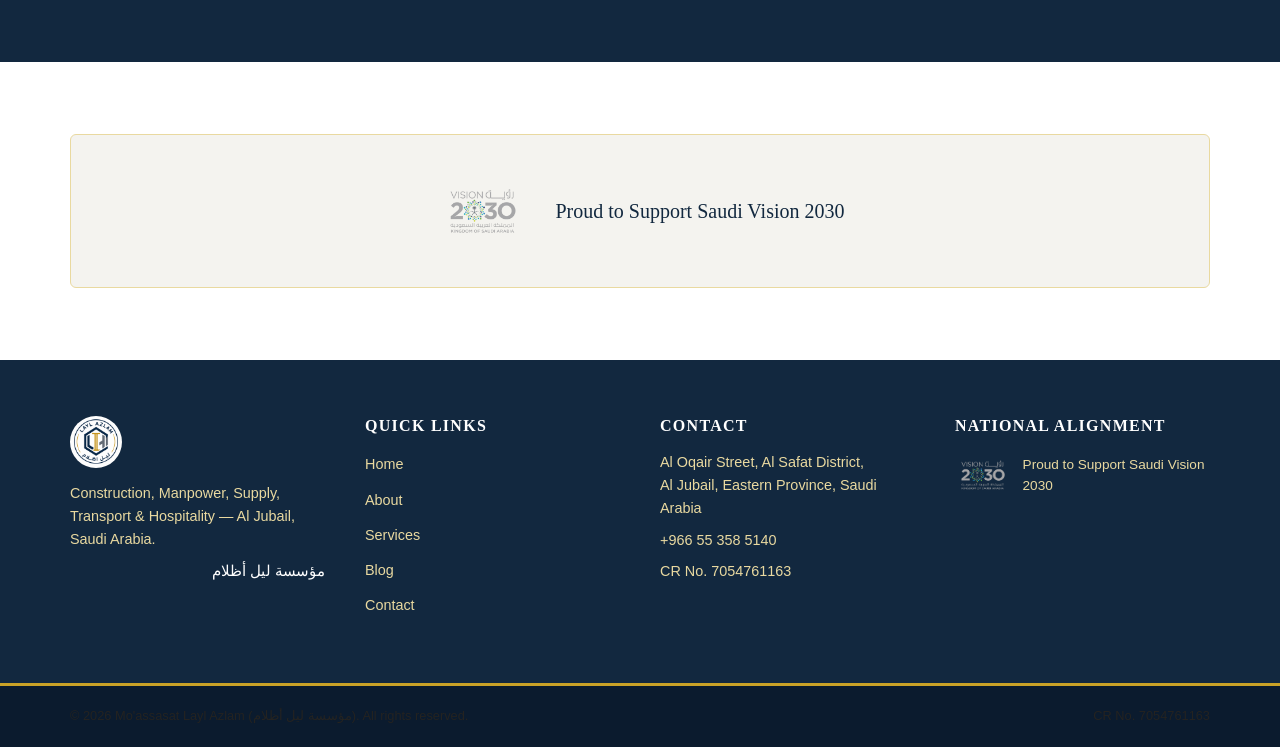
==== commit 2d47784d: "Enhance website speed by reducing the image size not quality" ====
--- a/index.html
+++ b/index.html
@@ -14,6 +14,7 @@
   <meta property="og:image" content="assets/images/og-image.png">
   <!-- Favicon -->
   <link rel="icon" type="image/png" href="assets/images/favicon.png">
+  <link rel="preload" as="image" href="assets/images/hero-home.webp">
   <!-- Fonts -->
   <link rel="preconnect" href="https://fonts.googleapis.com">
   <link rel="preconnect" href="https://fonts.gstatic.com" crossorigin>
--- a/assets/css/style.css
+++ b/assets/css/style.css
@@ -19,6 +19,8 @@
      12. Forms
      13. Utility classes
      14. Responsive breakpoints
+     15. Page transitions (View Transitions API)
+     16. Scroll reveal animations
    ========================================================================= */
 
 /* -------------------------------------------------------------------------
@@ -49,6 +51,7 @@
   min-height: 100vh;
   line-height: 1.6;
   -webkit-font-smoothing: antialiased;
+  overflow-x: hidden;
 }
 
 img,
@@ -781,7 +784,7 @@
   align-items: center;
   background-color: var(--navy-2);
   background-image: linear-gradient(rgba(11, 27, 46, 0.55), rgba(11, 27, 46, 0.55)),
-    url("../images/hero-home.png");
+    url("../images/hero-home.webp");
   background-size: cover;
   background-position: center;
   background-attachment: fixed;
@@ -1223,3 +1226,102 @@
     padding: 1.5rem 1.25rem;
   }
 }
+
+/* -------------------------------------------------------------------------
+   15. PAGE TRANSITIONS (View Transitions API)
+   Native browser feature — a smooth crossfade between full-page
+   navigations on the same origin, instead of the usual instant/blank
+   swap. Zero JS, zero framework, zero server involvement. Supported in
+   Chrome/Edge (126+); everywhere else this rule is simply ignored and
+   navigation behaves exactly as it does today — no regression either way.
+   ------------------------------------------------------------------------- */
+@view-transition {
+  navigation: auto;
+}
+
+@media (prefers-reduced-motion: no-preference) {
+  ::view-transition-old(root) {
+    animation: fade-out 0.25s ease-out both;
+  }
+
+  ::view-transition-new(root) {
+    animation: fade-in 0.32s ease-out both;
+  }
+
+  @keyframes fade-out {
+    to { opacity: 0; }
+  }
+
+  @keyframes fade-in {
+    from { opacity: 0; }
+  }
+}
+
+/* -------------------------------------------------------------------------
+   16. SCROLL REVEAL ANIMATIONS
+   assets/js/main.js tags existing elements with .reveal + a direction
+   modifier, then flips on .is-visible via IntersectionObserver as each one
+   scrolls into view. Fully disabled under prefers-reduced-motion — the
+   elements simply render in their final state with no transition at all.
+   ------------------------------------------------------------------------- */
+@media (prefers-reduced-motion: no-preference) {
+  .reveal {
+    opacity: 0;
+    transition: opacity 0.8s cubic-bezier(0.16, 1, 0.3, 1),
+      transform 0.8s cubic-bezier(0.16, 1, 0.3, 1);
+  }
+
+  .reveal-up    { transform: translateY(42px); }
+  .reveal-down  { transform: translateY(-42px); }
+  .reveal-left  { transform: translateX(-46px); }
+  .reveal-right { transform: translateX(46px); }
+  .reveal-scale { transform: scale(0.92); }
+
+  .reveal.is-visible {
+    opacity: 1;
+    transform: none;
+  }
+
+  .reveal-stagger > *,
+  .reveal-stagger-left > *,
+  .reveal-stagger-right > * {
+    opacity: 0;
+    transition: opacity 0.8s cubic-bezier(0.16, 1, 0.3, 1),
+      transform 0.8s cubic-bezier(0.16, 1, 0.3, 1);
+  }
+
+  .reveal-stagger > *       { transform: translateY(42px); }
+  .reveal-stagger-left > *  { transform: translateX(-46px); }
+  .reveal-stagger-right > * { transform: translateX(46px); }
+
+  .reveal-stagger.is-visible > *,
+  .reveal-stagger-left.is-visible > *,
+  .reveal-stagger-right.is-visible > * {
+    opacity: 1;
+    transform: none;
+  }
+
+  .reveal-stagger > *:nth-child(1),
+  .reveal-stagger-left > *:nth-child(1),
+  .reveal-stagger-right > *:nth-child(1) { transition-delay: 0.05s; }
+
+  .reveal-stagger > *:nth-child(2),
+  .reveal-stagger-left > *:nth-child(2),
+  .reveal-stagger-right > *:nth-child(2) { transition-delay: 0.15s; }
+
+  .reveal-stagger > *:nth-child(3),
+  .reveal-stagger-left > *:nth-child(3),
+  .reveal-stagger-right > *:nth-child(3) { transition-delay: 0.25s; }
+
+  .reveal-stagger > *:nth-child(4),
+  .reveal-stagger-left > *:nth-child(4),
+  .reveal-stagger-right > *:nth-child(4) { transition-delay: 0.35s; }
+
+  .reveal-stagger > *:nth-child(5),
+  .reveal-stagger-left > *:nth-child(5),
+  .reveal-stagger-right > *:nth-child(5) { transition-delay: 0.45s; }
+
+  .reveal-stagger > *:nth-child(6),
+  .reveal-stagger-left > *:nth-child(6),
+  .reveal-stagger-right > *:nth-child(6) { transition-delay: 0.55s; }
+}
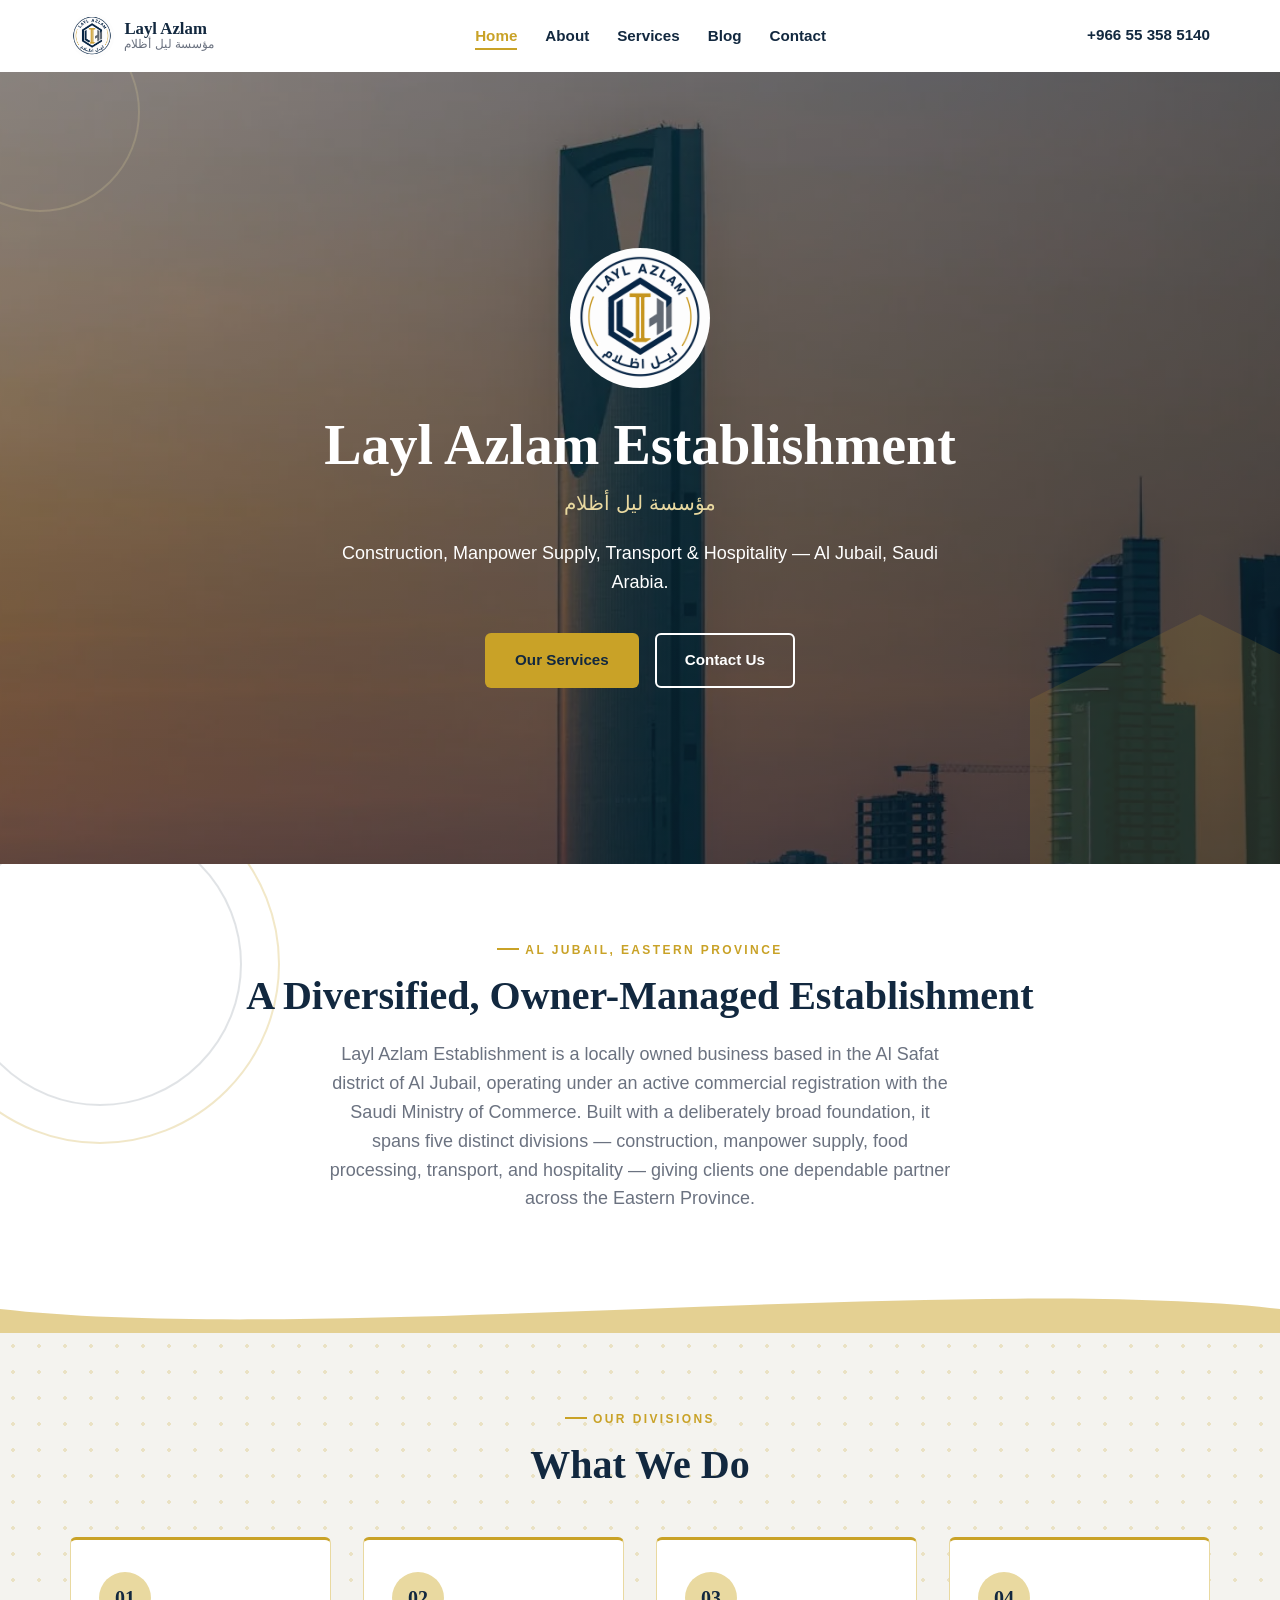
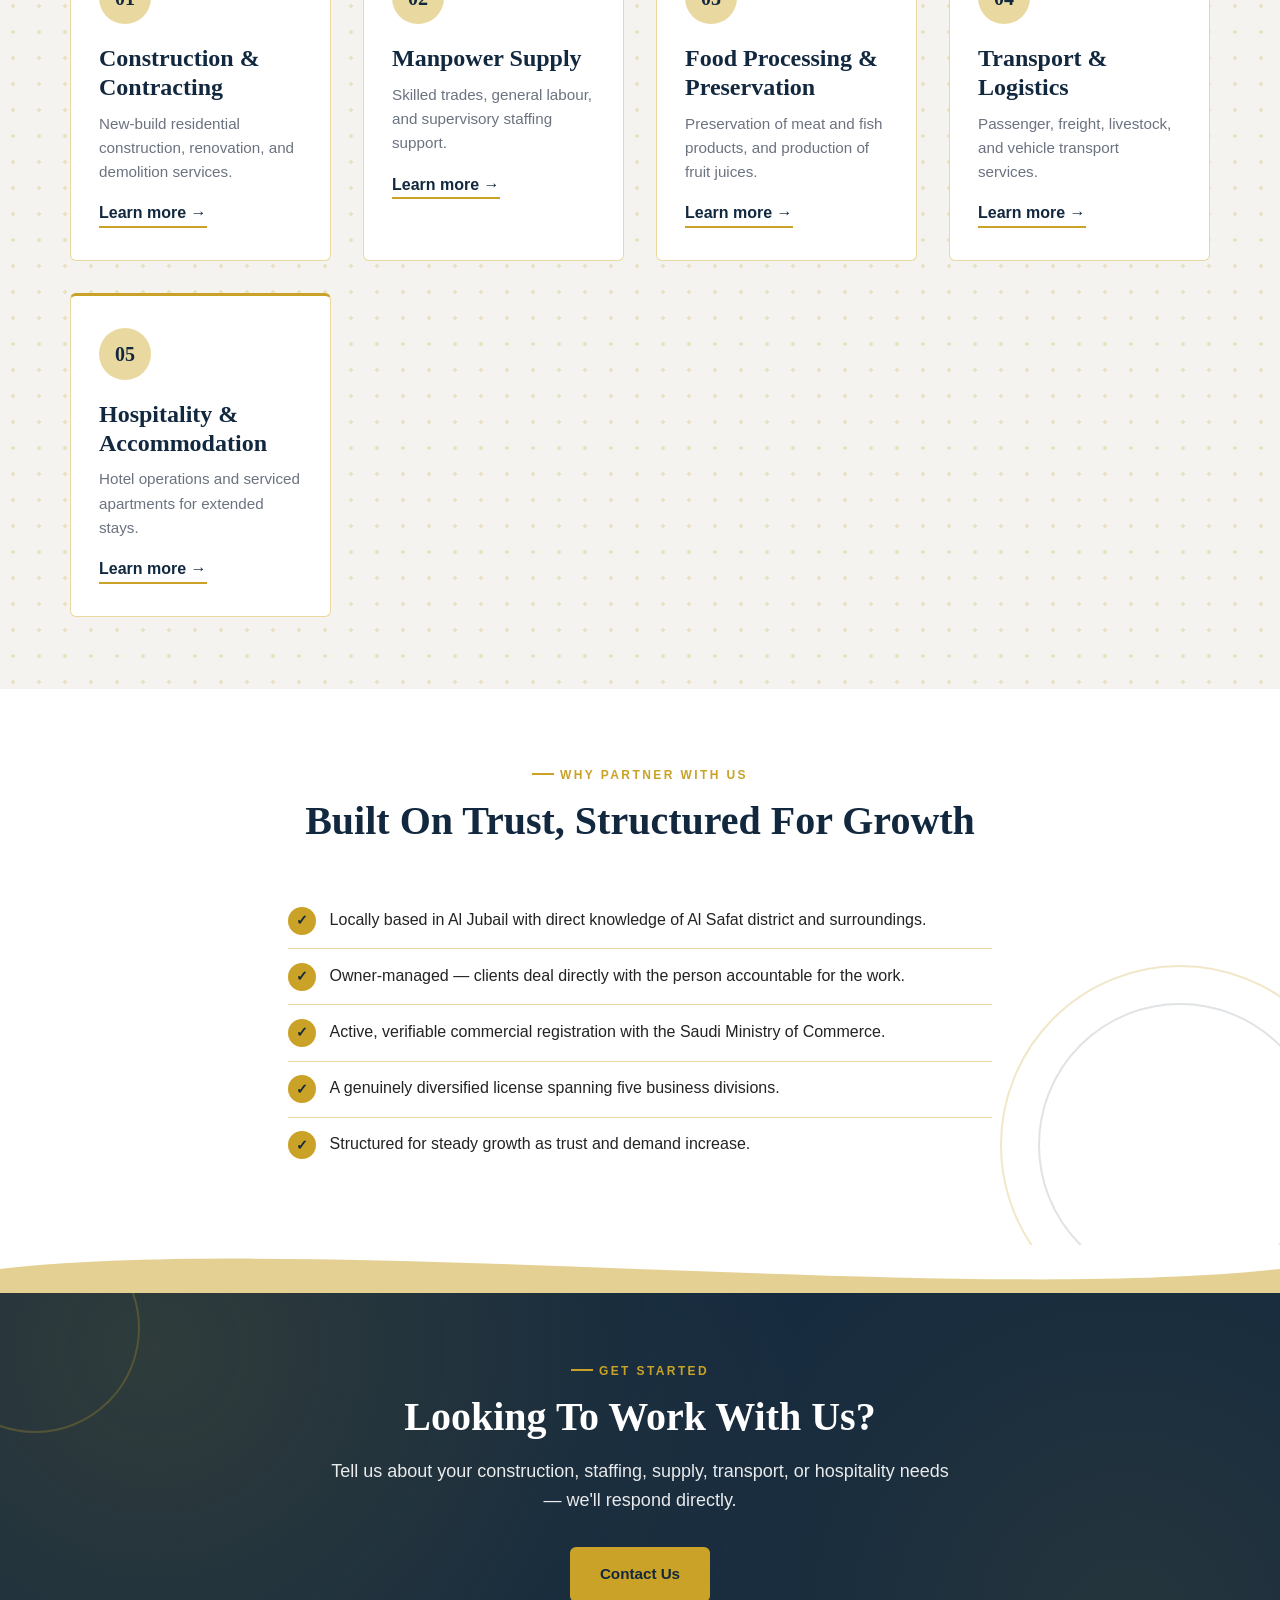
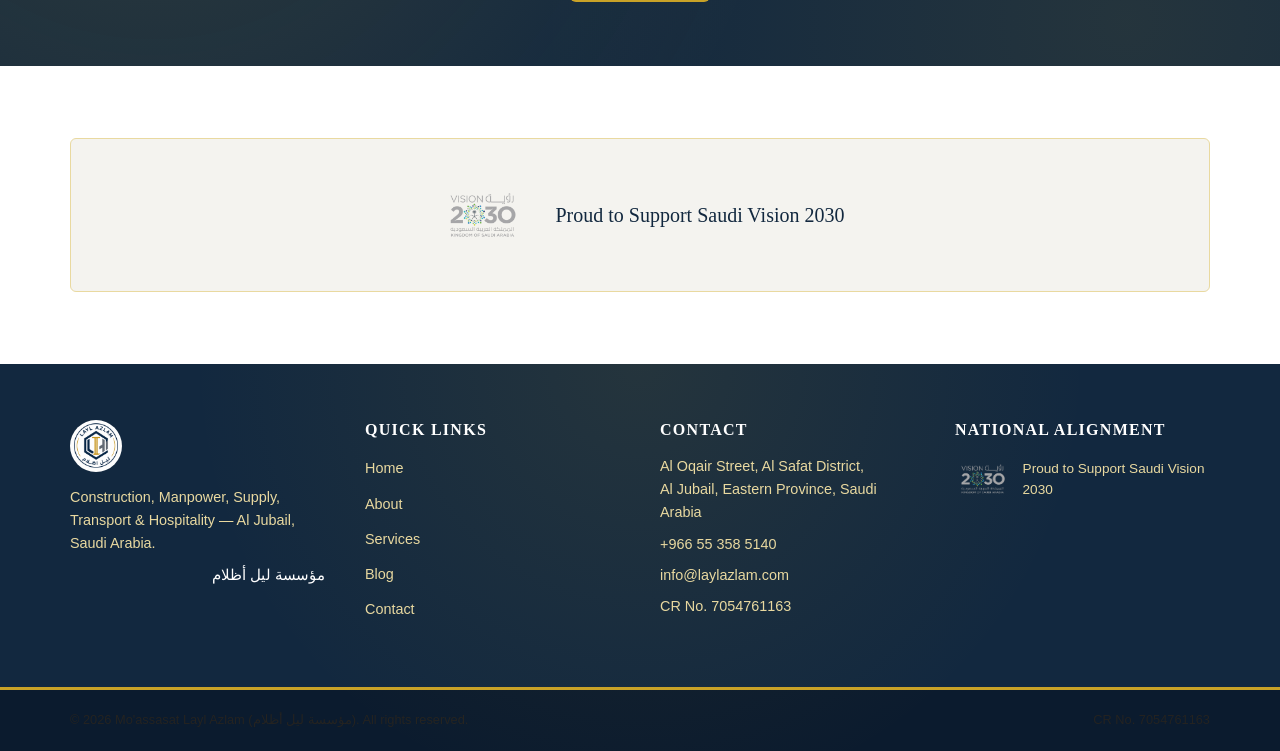
==== commit ec9d12a2: "Improve the design and other things" ====
--- a/index.html
+++ b/index.html
@@ -59,7 +59,7 @@
         <img src="assets/images/logo.png" alt="" class="hero-logo" width="140" height="140" aria-hidden="true">
         <h1>Layl Azlam Establishment</h1>
         <p class="hero-ar" lang="ar">مؤسسة ليل أظلام</p>
-        <p class="lede">Construction, Manpower, Supply, Transport &amp; Hospitality — Al Jubail, Saudi Arabia.</p>
+        <p class="lede">Construction, Manpower Supply, Transport &amp; Hospitality — Al Jubail, Saudi Arabia.</p>
         <div class="btn-row" style="justify-content: center;">
           <a href="services.html" class="btn btn-gold">Our Services</a>
           <a href="contact.html" class="btn btn-outline" style="border-color: var(--white); color: var(--white);">Contact Us</a>
@@ -214,6 +214,7 @@
         <address>
           <p>Al Oqair Street, Al Safat District,<br>Al Jubail, Eastern Province, Saudi Arabia</p>
           <p><a href="tel:+966553585140">+966 55 358 5140</a></p>
+          <p><a href="mailto:info@laylazlam.com">info@laylazlam.com</a></p>
           <p>CR No. 7054761163</p>
         </address>
       </div>
--- a/assets/css/style.css
+++ b/assets/css/style.css
@@ -21,6 +21,7 @@
      14. Responsive breakpoints
      15. Page transitions (View Transitions API)
      16. Scroll reveal animations
+     17. Design accents (texture, depth, hover polish — no new colors)
    ========================================================================= */
 
 /* -------------------------------------------------------------------------
@@ -255,11 +256,11 @@
    ------------------------------------------------------------------------- */
 .arc-motif {
   position: absolute;
-  width: 260px;
-  height: 260px;
+  width: 360px;
+  height: 360px;
   border-radius: 50%;
-  border: 1px solid var(--gold);
-  opacity: 0.15;
+  border: 2px solid var(--gold);
+  opacity: 0.25;
   pointer-events: none;
   z-index: 0;
 }
@@ -267,10 +268,10 @@
 .arc-motif::before {
   content: "";
   position: absolute;
-  inset: 28px;
+  inset: 36px;
   border-radius: 50%;
-  border: 1px solid var(--navy);
-  opacity: 0.6;
+  border: 2px solid var(--navy);
+  opacity: 0.5;
 }
 
 .arc-motif--top-left {
@@ -314,7 +315,8 @@
   font-weight: 600;
   font-size: 0.95rem;
   border: 2px solid transparent;
-  transition: background-color 0.2s ease, color 0.2s ease, border-color 0.2s ease;
+  transition: background-color 0.2s ease, color 0.2s ease, border-color 0.2s ease,
+    transform 0.2s ease, box-shadow 0.2s ease;
   white-space: nowrap;
 }
 
@@ -779,16 +781,48 @@
    ------------------------------------------------------------------------- */
 .hero {
   position: relative;
+  overflow: hidden;
   min-height: 88vh;
   display: flex;
   align-items: center;
   background-color: var(--navy-2);
-  background-image: linear-gradient(rgba(11, 27, 46, 0.55), rgba(11, 27, 46, 0.55)),
+  background-image: linear-gradient(135deg, rgba(11, 27, 46, 0.45), rgba(11, 27, 46, 0.7)),
     url("../images/hero-home.webp");
   background-size: cover;
   background-position: center;
   background-attachment: fixed;
   color: var(--white);
+}
+
+/* Large hexagon watermark echoing the logo mark — a deliberate brand tie-in,
+   kept low-opacity and off in the corner so it never competes with the
+   hero photo or text. */
+.hero::before {
+  content: "";
+  position: absolute;
+  bottom: -90px;
+  right: -90px;
+  width: 340px;
+  height: 340px;
+  clip-path: polygon(50% 0%, 100% 25%, 100% 75%, 50% 100%, 0% 75%, 0% 25%);
+  background-color: var(--gold);
+  opacity: 0.14;
+  pointer-events: none;
+  z-index: 0;
+}
+
+.hero::after {
+  content: "";
+  position: absolute;
+  top: -60px;
+  left: -60px;
+  width: 200px;
+  height: 200px;
+  border-radius: 50%;
+  border: 2px solid var(--gold-light);
+  opacity: 0.2;
+  pointer-events: none;
+  z-index: 0;
 }
 
 /* iOS Safari mostly ignores background-attachment: fixed and can jank when it
@@ -837,13 +871,49 @@
 
 .page-banner {
   position: relative;
+  overflow: hidden;
   padding: 6rem 0 4rem;
   background-color: var(--navy-2);
-  background-image: linear-gradient(rgba(11, 27, 46, 0.6), rgba(11, 27, 46, 0.6)), var(--banner-image, none);
+  background-image: linear-gradient(180deg, rgba(11, 27, 46, 0.68), rgba(11, 27, 46, 0.48)), var(--banner-image, none);
   background-size: cover;
   background-position: center;
   color: var(--white);
   text-align: center;
+}
+
+/* Bold ring accents peeking from opposite corners of every page banner —
+   the site's recurring circular motif, sized up for real visibility here. */
+.page-banner::before {
+  content: "";
+  position: absolute;
+  top: -90px;
+  right: -90px;
+  width: 280px;
+  height: 280px;
+  border-radius: 50%;
+  border: 2px solid var(--gold);
+  opacity: 0.28;
+  pointer-events: none;
+  z-index: 0;
+}
+
+.page-banner::after {
+  content: "";
+  position: absolute;
+  bottom: -70px;
+  left: -70px;
+  width: 190px;
+  height: 190px;
+  border-radius: 50%;
+  border: 2px solid var(--gold-light);
+  opacity: 0.22;
+  pointer-events: none;
+  z-index: 0;
+}
+
+.page-banner .container {
+  position: relative;
+  z-index: 1;
 }
 
 .page-banner h1 {
@@ -1325,3 +1395,118 @@
   .reveal-stagger-left > *:nth-child(6),
   .reveal-stagger-right > *:nth-child(6) { transition-delay: 0.55s; }
 }
+
+/* -------------------------------------------------------------------------
+   17. DESIGN ACCENTS
+   A restrained polish pass — texture, depth, and hover feedback using only
+   the existing color tokens (no new colors, no markup changes). Kept
+   deliberately subtle: every texture/glow below stays low-opacity so it
+   reads as material quality, never as visual noise.
+   ------------------------------------------------------------------------- */
+
+/* Small gold accent tick before every eyebrow label site-wide — ties every
+   section header, banner, and division heading together visually. */
+.eyebrow::before {
+  content: "";
+  display: inline-block;
+  width: 22px;
+  height: 2px;
+  margin-right: 0.5em;
+  background-color: var(--gold);
+  vertical-align: middle;
+  transform: translateY(-2px);
+}
+
+/* Dot-grid texture on cream sections — a quiet nod to technical drawings,
+   fitting for a construction & industrial business. */
+.section--cream {
+  background-image: radial-gradient(rgba(201, 162, 39, 0.22) 1.8px, transparent 1.8px);
+  background-size: 26px 26px;
+}
+
+/* Gold glow + ring accents on the flat navy CTA band and footer */
+.cta-band {
+  position: relative;
+  overflow: hidden;
+}
+
+.cta-band::before {
+  content: "";
+  position: absolute;
+  inset: 0;
+  background: radial-gradient(circle at 12% 15%, rgba(201, 162, 39, 0.16), transparent 55%),
+    radial-gradient(circle at 88% 88%, rgba(201, 162, 39, 0.1), transparent 50%);
+  pointer-events: none;
+}
+
+.cta-band::after {
+  content: "";
+  position: absolute;
+  top: -70px;
+  left: -70px;
+  width: 210px;
+  height: 210px;
+  border-radius: 50%;
+  border: 2px solid var(--gold);
+  opacity: 0.25;
+  pointer-events: none;
+}
+
+.cta-band > .container {
+  position: relative;
+  z-index: 1;
+}
+
+.site-footer {
+  position: relative;
+  overflow: hidden;
+}
+
+.site-footer::before {
+  content: "";
+  position: absolute;
+  inset: 0;
+  background: radial-gradient(circle at 50% 0%, rgba(201, 162, 39, 0.1), transparent 60%);
+  pointer-events: none;
+}
+
+.footer-grid {
+  position: relative;
+  z-index: 1;
+}
+
+/* Consistent gold top-accent across every card type (vm-card already had
+   one) so the whole card system shares one visual language */
+.card,
+.blog-card {
+  border-top: 3px solid var(--gold);
+}
+
+/* Card & button hover feedback — lift + soft shadow, no color changes */
+.card,
+.blog-card,
+.vm-card {
+  transition: transform 0.25s ease, box-shadow 0.25s ease, border-color 0.25s ease;
+}
+
+.card:hover,
+.blog-card:hover,
+.vm-card:hover {
+  transform: translateY(-6px);
+  box-shadow: var(--shadow-soft);
+}
+
+.card:hover {
+  border-color: var(--gold-light);
+}
+
+.btn:hover,
+.btn:focus-visible {
+  transform: translateY(-2px);
+  box-shadow: 0 8px 18px rgba(18, 40, 63, 0.18);
+}
+
+.btn:active {
+  transform: translateY(0);
+  box-shadow: none;
+}
